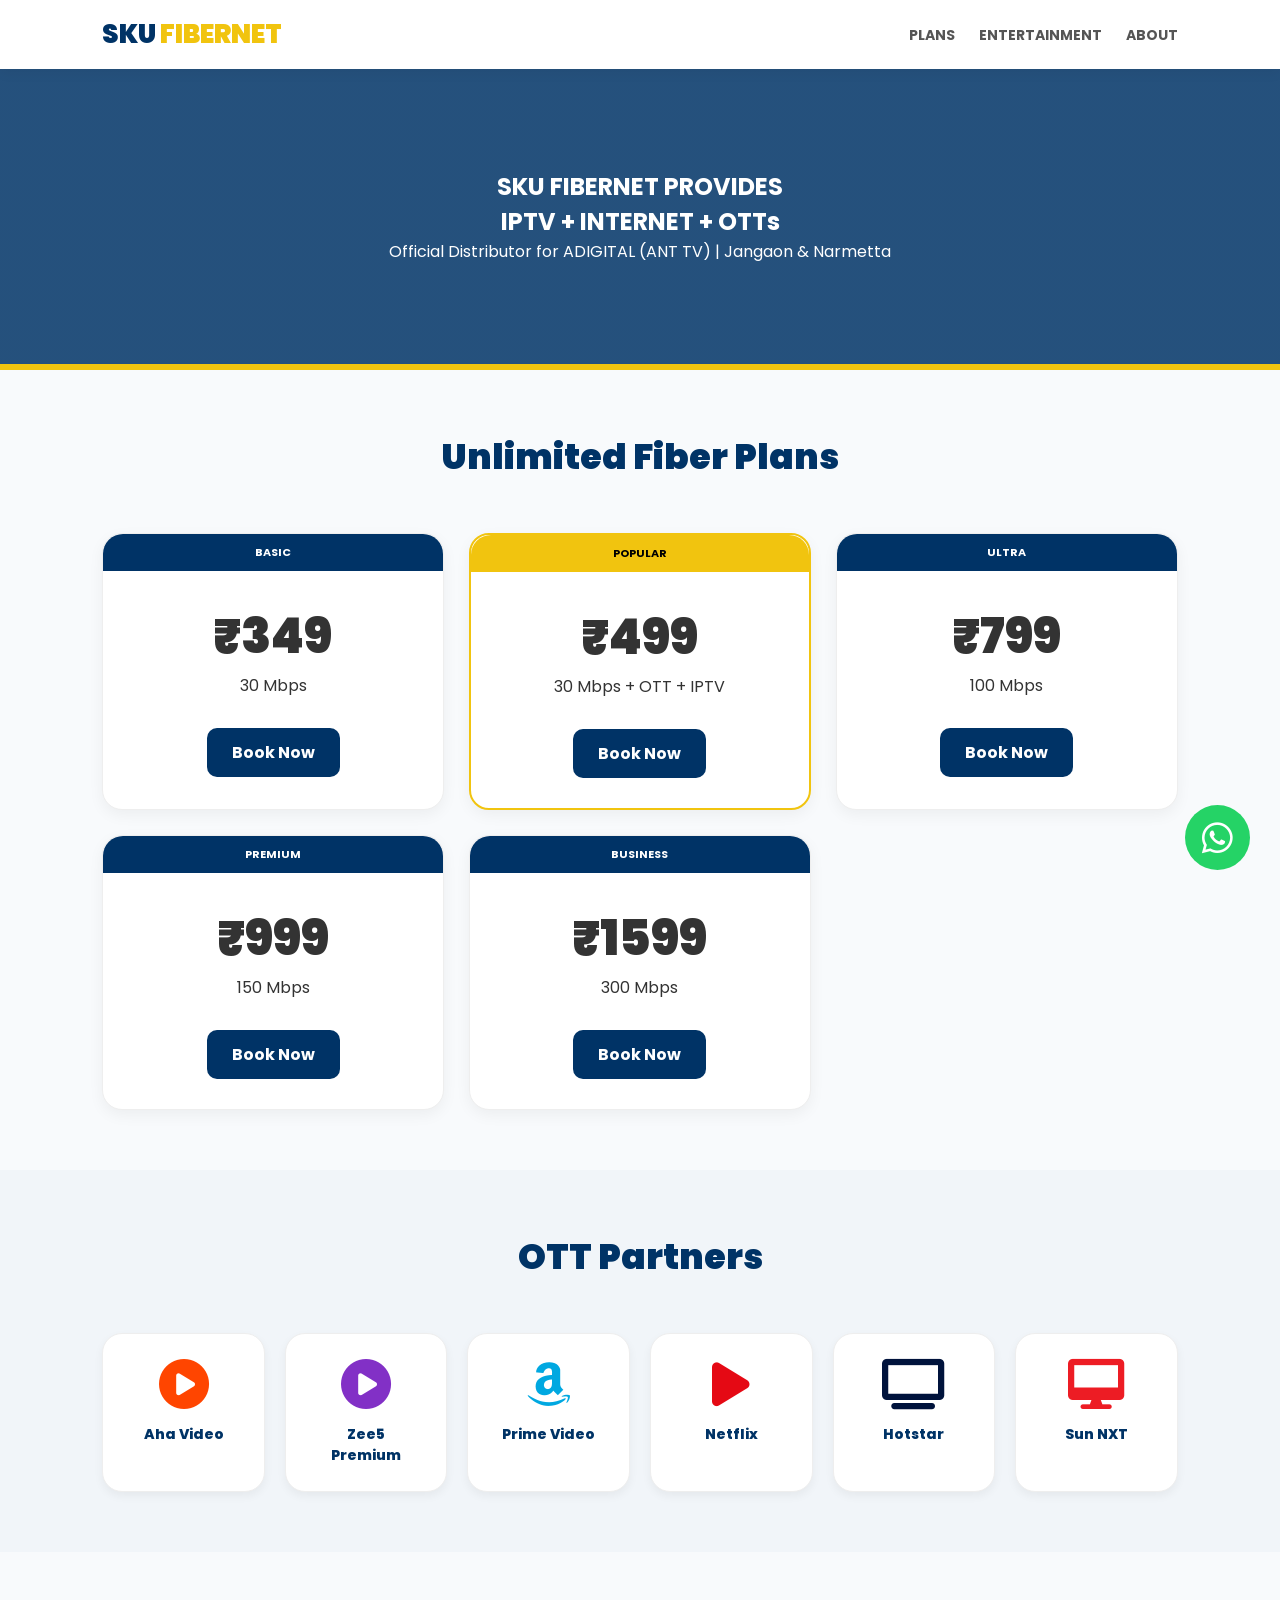
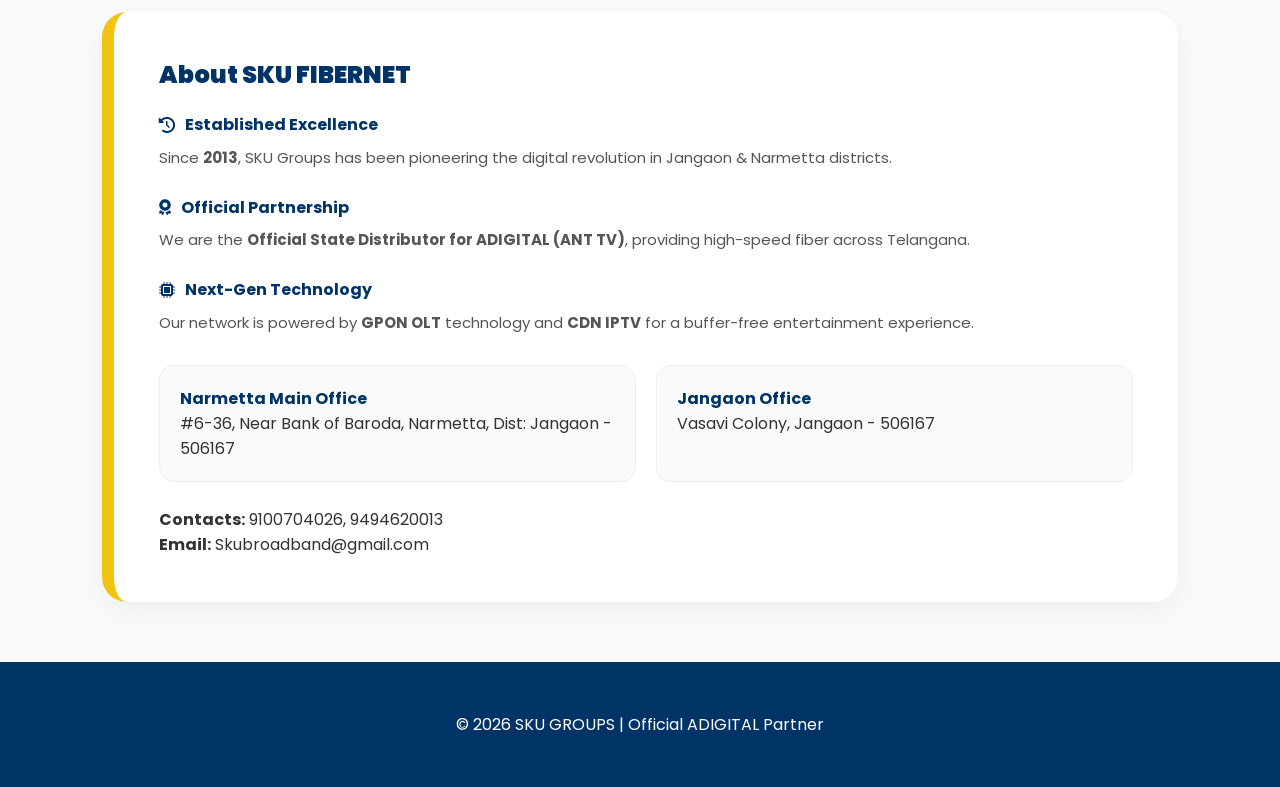
==== index.html @ 74c23de5 "Final website upload Commit changes" ====
<!DOCTYPE html>
<html lang="en">
<head>
    <meta charset="UTF-8">
    <meta name="viewport" content="width=device-width, initial-scale=1.0">
    <title>SKU FIBERNET - Official Site</title>
    <link rel="stylesheet" href="https://cdnjs.cloudflare.com/ajax/libs/font-awesome/6.0.0/css/all.min.css">
    <style>
        @import url('https://fonts.googleapis.com/css2?family=Poppins:wght@300;400;600;700;900&display=swap');
        :root { --primary: #003366; --secondary: #f1c40f; --success: #25d366; --white: #ffffff; }
        * { box-sizing: border-box; margin: 0; padding: 0; scroll-behavior: smooth; }
        body { font-family: 'Poppins', sans-serif; background-color: #f8fafc; color: #333; overflow-x: hidden; }

        nav { background: var(--white); padding: 15px 8%; display: flex; justify-content: space-between; align-items: center; position: sticky; top: 0; z-index: 1000; box-shadow: 0 4px 12px rgba(0,0,0,0.05); }
        .logo { font-size: 26px; font-weight: 900; color: var(--primary); text-decoration: none; }
        .logo span { color: var(--secondary); }
        .nav-links a { text-decoration: none; font-weight: 700; font-size: 14px; color: #555; text-transform: uppercase; margin-left: 20px; }

        .hero { background: linear-gradient(rgba(0,51,102,0.85), rgba(0,51,102,0.85)), url('https://images.unsplash.com/photo-1544197150-b99a580bb7a8?auto=format&fit=crop&w=1350&q=80'); background-size: cover; color: var(--white); padding: 100px 8%; text-align: center; border-bottom: 6px solid var(--secondary); }

        section { padding: 60px 8%; }
        .section-title { text-align: center; margin-bottom: 50px; font-weight: 900; color: var(--primary); font-size: 2.2rem; }

        .grid { display: grid; grid-template-columns: repeat(auto-fit, minmax(280px, 1fr)); gap: 25px; }
        .card { background: var(--white); border-radius: 20px; box-shadow: 0 5px 15px rgba(0,0,0,0.05); border: 1px solid #eee; text-align: center; padding-bottom: 30px; transition: 0.3s; }
        .card:hover { transform: translateY(-10px); border-color: var(--primary); }
        .card-h { background: var(--primary); color: white; padding: 10px; font-weight: 700; font-size: 11px; border-radius: 20px 20px 0 0; }
        .price-box { padding: 30px 20px; }
        .price-box h2 { font-size: 3rem; font-weight: 900; }
        .book-btn { background: var(--primary); color: white; padding: 12px 25px; border-radius: 10px; text-decoration: none; font-weight: 700; display: inline-block; cursor: pointer; }

        /* Enquiry Form */
        #booking-section { display: none; background: white; padding: 40px; border-radius: 30px; box-shadow: 0 15px 50px rgba(0,0,0,0.1); max-width: 650px; margin: 40px auto; border-top: 10px solid var(--secondary); }
        .form-group { margin-bottom: 20px; text-align: left; }
        .form-group label { display: block; margin-bottom: 8px; font-weight: 600; }
        .form-group input, .form-group select { width: 100%; padding: 12px; border: 1px solid #ddd; border-radius: 10px; font-family: inherit; }
        .submit-btn { background: var(--success); color: white; padding: 15px; border: none; border-radius: 10px; font-weight: 700; width: 100%; cursor: pointer; font-size: 16px; }

        /* OTTs Section */
        .ent-grid { display: grid; grid-template-columns: repeat(auto-fill, minmax(160px, 1fr)); gap: 20px; text-align: center; }
        .ent-card { background: white; padding: 25px; border-radius: 20px; border: 1px solid #eee; display: flex; flex-direction: column; align-items: center; box-shadow: 0 4px 10px rgba(0,0,0,0.05); transition: 0.3s; text-decoration: none; }
        .ent-card i { font-size: 50px; margin-bottom: 15px; }
        .ent-card span { font-weight: 800; font-size: 14px; color: var(--primary); }
        .aha { color: #ff4500; } .zee5 { color: #8230c6; } .prime { color: #00a8e1; } .netflix { color: #e50914; } .hotstar { color: #00133c; } .sun { color: #ed1c24; }

        /* Professional About Us (Fixed Wall of Text) */
        .about-wrap { background: white; padding: 45px; border-radius: 25px; border-left: 12px solid var(--secondary); box-shadow: 0 10px 30px rgba(0,0,0,0.05); text-align: left; }
        .about-wrap h2 { color: var(--primary); font-weight: 900; margin-bottom: 20px; }
        .about-point { margin-bottom: 25px; line-height: 1.6; }
        .about-point h4 { color: var(--primary); display: flex; align-items: center; gap: 10px; margin-bottom: 8px; }
        .about-point p { font-size: 15px; color: #555; }
        
        .address-box { display: grid; grid-template-columns: repeat(auto-fit, minmax(250px, 1fr)); gap: 20px; margin-top: 30px; }
        .addr-card { background: #f8fafc; padding: 20px; border-radius: 15px; border: 1px solid #eee; }

        footer { background: var(--primary); color: white; padding: 50px; text-align: center; }
        .wa-float { position: fixed; bottom: 30px; right: 30px; background: var(--success); color: white; width: 65px; height: 65px; border-radius: 50%; display: flex; align-items: center; justify-content: center; font-size: 35px; z-index: 1000; text-decoration: none; }
    </style>
</head>
<body>

<nav>
    <a href="#home" class="logo">SKU <span>FIBERNET</span></a>
    <div class="nav-links">
        <a href="#plans">Plans</a>
        <a href="#ent">Entertainment</a>
        <a href="#about">About</a>
    </div>
</nav>

<section id="home" class="hero">
    <h1>SKU FIBERNET PROVIDES <br>IPTV + INTERNET + OTTs</h1>
    <p>Official Distributor for ADIGITAL (ANT TV) | Jangaon & Narmetta</p>
</section>

<section id="plans">
    <h2 class="section-title">Unlimited Fiber Plans</h2>
    <div class="grid">
        <div class="card"><div class="card-h">BASIC</div><div class="price-box"><h2>₹349</h2><p>30 Mbps</p></div><div class="book-btn" onclick="openBooking('Ant_349_30Mbps')">Book Now</div></div>
        <div class="card" style="border: 2px solid var(--secondary);"><div class="card-h" style="background:var(--secondary); color:#000;">POPULAR</div><div class="price-box"><h2>₹499</h2><p>30 Mbps + OTT + IPTV</p></div><div class="book-btn" onclick="openBooking('TriplePlay_499_30Mbps')">Book Now</div></div>
        <div class="card"><div class="card-h">ULTRA</div><div class="price-box"><h2>₹799</h2><p>100 Mbps</p></div><div class="book-btn" onclick="openBooking('Ant_799_100Mbps')">Book Now</div></div>
        <div class="card"><div class="card-h">PREMIUM</div><div class="price-box"><h2>₹999</h2><p>150 Mbps</p></div><div class="book-btn" onclick="openBooking('Ant_999_150Mbps')">Book Now</div></div>
        <div class="card"><div class="card-h">BUSINESS</div><div class="price-box"><h2>₹1599</h2><p>300 Mbps</p></div><div class="book-btn" onclick="openBooking('Ant_1599_300Mbps')">Book Now</div></div>
    </div>

    <div id="booking-section">
        <h2 style="color: var(--primary); margin-bottom: 20px; text-align: center;">New Connection Form</h2>
        <form id="requestForm">
            <div class="form-group"><label>Selected Plan</label><input type="text" id="planName" readonly></div>
            <div class="form-group"><label>Name</label><input type="text" id="custName" required></div>
            <div class="form-group"><label>Phone</label><input type="tel" id="custPhone" required></div>
            <div class="form-group">
                <label>Main Area</label>
                <select id="mainArea" onchange="updateVillages()" required>
                    <option value="">-- Select Center --</option>
                    <option value="Narmetta">Narmetta</option>
                    <option value="Cherial">Cherial</option>
                    <option value="Jangaon">Jangaon</option>
                    <option value="Palakurthy">Palakurthy</option>
                </select>
            </div>
            <div class="form-group"><label>Village</label><select id="villageArea" required><option value="">-- Choose --</option></select></div>
            <input type="hidden" id="lat"><input type="hidden" id="lon">
            <button type="submit" class="submit-btn">Submit Request</button>
        </form>
    </div>
</section>

<section id="ent" style="background: #f1f5f9;">
    <h2 class="section-title">OTT Partners</h2>
    <div class="ent-grid">
        <a href="https://www.aha.video" target="_blank" class="ent-card"><i class="fas fa-play-circle aha"></i><span>Aha Video</span></a>
        <a href="https://www.zee5.com" target="_blank" class="ent-card"><i class="fas fa-play-circle zee5"></i><span>Zee5 Premium</span></a>
        <a href="https://www.primevideo.com" target="_blank" class="ent-card"><i class="fab fa-amazon prime"></i><span>Prime Video</span></a>
        <a href="https://www.netflix.com" target="_blank" class="ent-card"><i class="fas fa-play netflix"></i><span>Netflix</span></a>
        <a href="https://www.hotstar.com" target="_blank" class="ent-card"><i class="fas fa-tv hotstar"></i><span>Hotstar</span></a>
        <a href="https://www.sunnxt.com" target="_blank" class="ent-card"><i class="fas fa-desktop sun"></i><span>Sun NXT</span></a>
    </div>
</section>

<section id="about">
    <div class="about-wrap">
        <h2>About SKU FIBERNET</h2>
        
        <div class="about-point">
            <h4><i class="fas fa-history"></i> Established Excellence</h4>
            <p>Since <b>2013</b>, SKU Groups has been pioneering the digital revolution in Jangaon & Narmetta districts.</p>
        </div>

        <div class="about-point">
            <h4><i class="fas fa-award"></i> Official Partnership</h4>
            <p>We are the <b>Official State Distributor for ADIGITAL (ANT TV)</b>, providing high-speed fiber across Telangana.</p>
        </div>

        <div class="about-point">
            <h4><i class="fas fa-microchip"></i> Next-Gen Technology</h4>
            <p>Our network is powered by <b>GPON OLT</b> technology and <b>CDN IPTV</b> for a buffer-free entertainment experience.</p>
        </div>

        <div class="address-box">
            <div class="addr-card">
                <h4 style="color:var(--primary);">Narmetta Main Office</h4>
                <p>#6-36, Near Bank of Baroda, Narmetta, Dist: Jangaon - 506167</p>
            </div>
            <div class="addr-card">
                <h4 style="color:var(--primary);">Jangaon Office</h4>
                <p>Vasavi Colony, Jangaon - 506167</p>
            </div>
        </div>

        <div style="margin-top:25px;">
            <p><b>Contacts:</b> 9100704026, 9494620013</p>
            <p><b>Email:</b> Skubroadband@gmail.com</p>
        </div>
    </div>
</section>

<footer><p>© 2026 SKU GROUPS | Official ADIGITAL Partner</p></footer>
<a href="https://wa.me/919100704026" class="wa-float" target="_blank"><i class="fab fa-whatsapp"></i></a>

<script>
    const vData = {
        "Narmetta": ["Narmetta", "Agapeta", "Mansing thanda", "Machupahad", "Ippalagadda", "Gunturpalli", "Hanumanthapur", "Ammapuram", "Veldanda", "Tharigoppula"],
        "Cherial": ["Cherial", "BD colony", "Vechareni", "Kistampeta", "Komuravelli"],
        "Jangaon": ["Jangaon", "Raghunathpally", "Bachannpeta", "Pembarthy"],
        "Palakurthy": ["Palakurthy", "Gudur", "Kodakandla"]
    };
    function updateVillages() {
        const m = document.getElementById('mainArea').value;
        const v = document.getElementById('villageArea');
        v.innerHTML = '<option value="">-- Choose Village --</option>';
        if(vData[m]) vData[m].forEach(x => { let o = document.createElement('option'); o.value = x; o.text = x; v.add(o); });
    }
    function openBooking(p) {
        document.getElementById('booking-section').style.display = 'block';
        document.getElementById('planName').value = p;
        document.getElementById('booking-section').scrollIntoView();
        if (navigator.geolocation) {
            navigator.geolocation.getCurrentPosition((pos) => {
                document.getElementById('lat').value = pos.coords.latitude;
                document.getElementById('lon').value = pos.coords.longitude;
            });
        }
    }
    document.getElementById('requestForm').addEventListener('submit', function(e) {
        e.preventDefault();
        const msg = `*NEW BOOKING*\nPlan: ${document.getElementById('planName').value}\nName: ${document.getElementById('custName').value}\nPhone: ${document.getElementById('custPhone').value}\nArea: ${document.getElementById('mainArea').value}\nVillage: ${document.getElementById('villageArea').value}\nMap: https://www.google.com/maps?q=$${document.getElementById('lat').value},${document.getElementById('lon').value}`;
        window.open(`https://wa.me/919100704026?text=${encodeURIComponent(msg)}`, '_blank');
    });
</script>
</body>
</html>
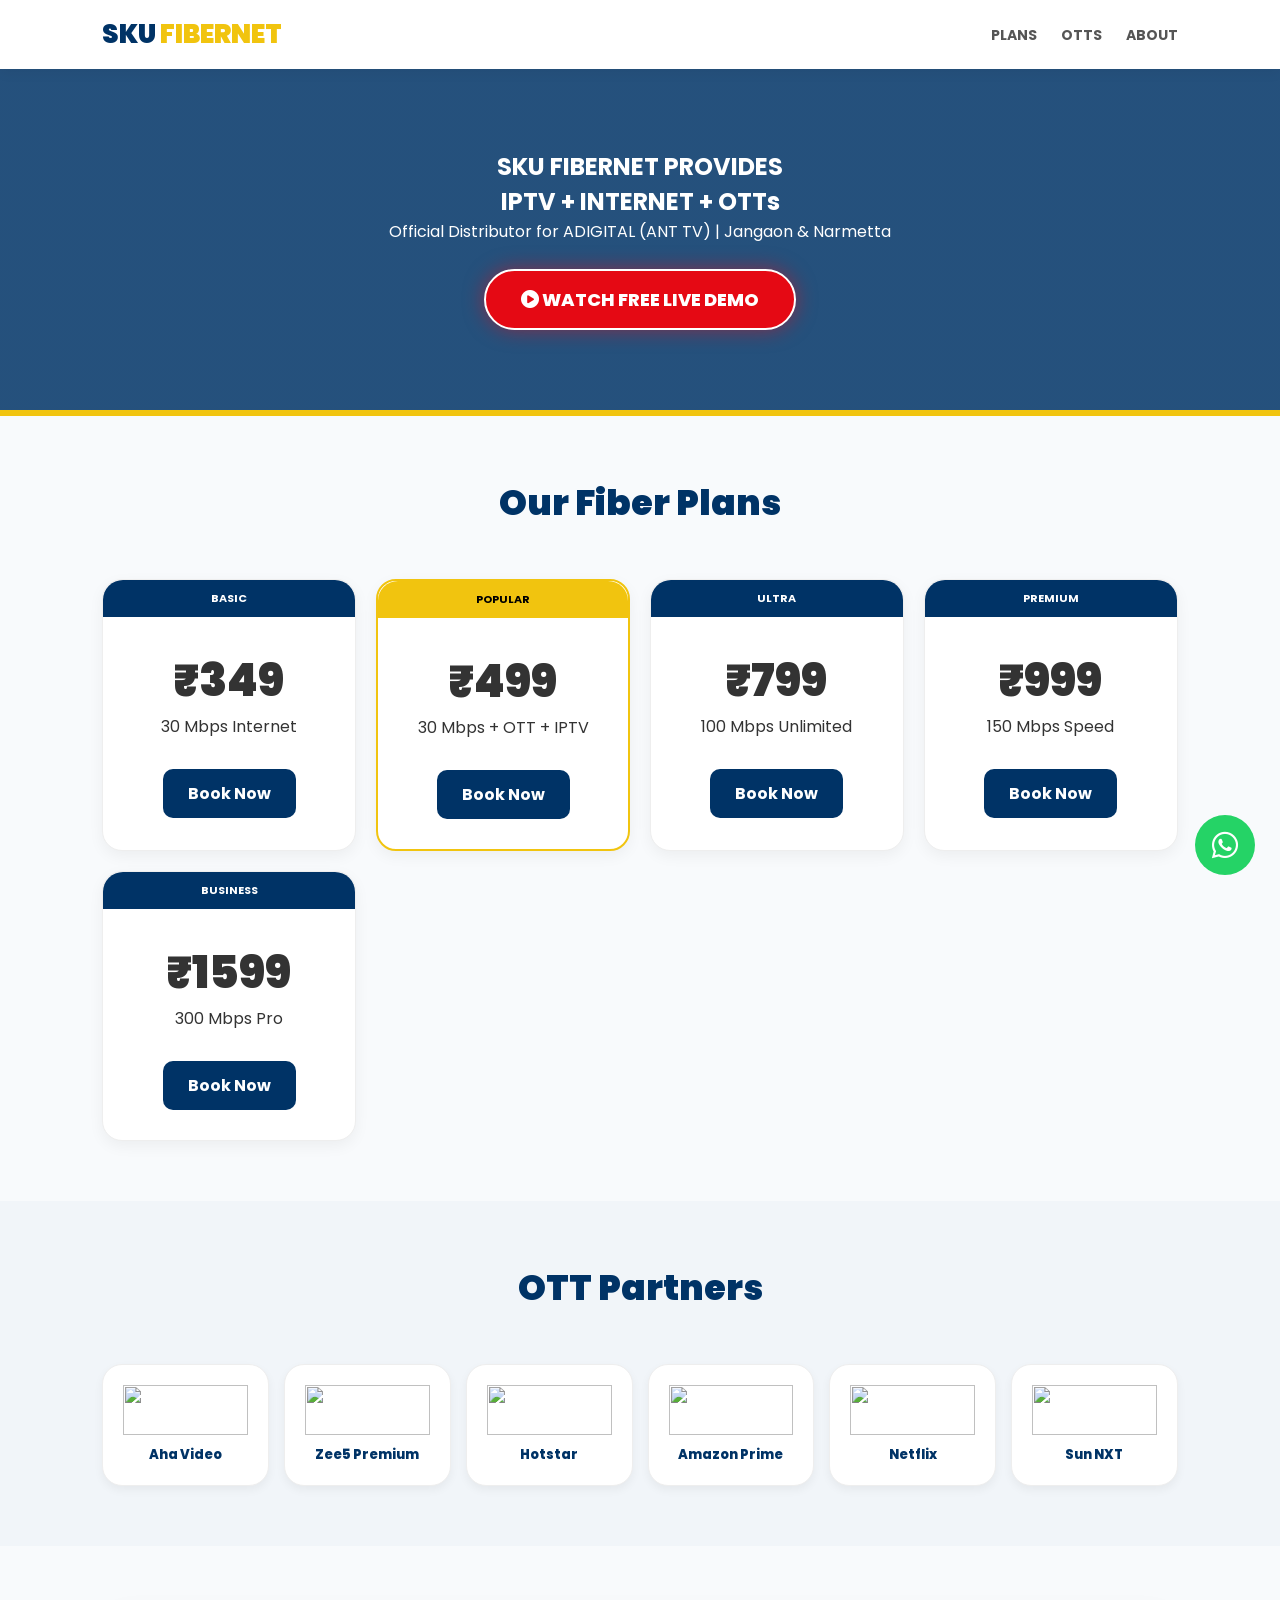
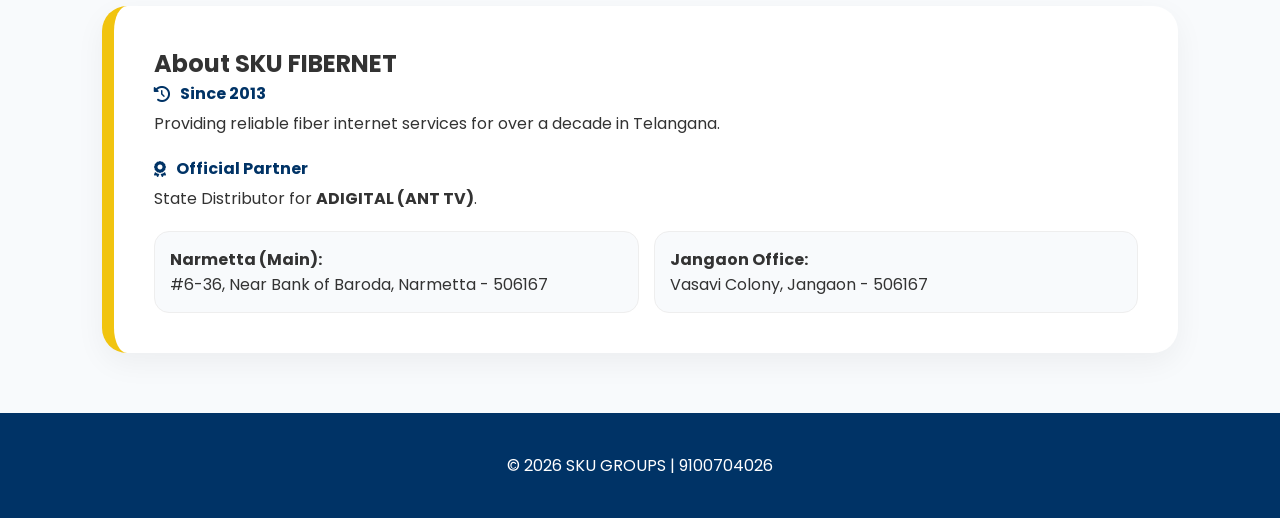
==== commit 7b6471b2: "Revise index.html for branding and layout changes Updated the homepage content and styling for SKU F" ====
--- a/index.html
+++ b/index.html
@@ -3,7 +3,7 @@
 <head>
     <meta charset="UTF-8">
     <meta name="viewport" content="width=device-width, initial-scale=1.0">
-    <title>SKU FIBERNET - Official Site</title>
+    <title>SKU FIBERNET - High Speed Internet & IPTV</title>
     <link rel="stylesheet" href="https://cdnjs.cloudflare.com/ajax/libs/font-awesome/6.0.0/css/all.min.css">
     <style>
         @import url('https://fonts.googleapis.com/css2?family=Poppins:wght@300;400;600;700;900&display=swap');
@@ -16,54 +16,63 @@
         .logo span { color: var(--secondary); }
         .nav-links a { text-decoration: none; font-weight: 700; font-size: 14px; color: #555; text-transform: uppercase; margin-left: 20px; }
 
-        .hero { background: linear-gradient(rgba(0,51,102,0.85), rgba(0,51,102,0.85)), url('https://images.unsplash.com/photo-1544197150-b99a580bb7a8?auto=format&fit=crop&w=1350&q=80'); background-size: cover; color: var(--white); padding: 100px 8%; text-align: center; border-bottom: 6px solid var(--secondary); }
+        .hero { background: linear-gradient(rgba(0,51,102,0.85), rgba(0,51,102,0.85)), url('https://images.unsplash.com/photo-1544197150-b99a580bb7a8?auto=format&fit=crop&w=1350&q=80'); background-size: cover; color: var(--white); padding: 80px 8%; text-align: center; border-bottom: 6px solid var(--secondary); }
+        
+        /* Demo Button Styling */
+        .demo-btn {
+            background: #e50914; color: white; padding: 15px 35px; border-radius: 50px; text-decoration: none;
+            font-weight: 800; font-size: 18px; display: inline-block; margin-top: 25px;
+            box-shadow: 0 0 20px rgba(229, 9, 20, 0.5); border: 2px solid white; transition: 0.3s;
+            animation: glowing 1.5s infinite;
+        }
+        @keyframes glowing {
+            0% { transform: scale(1); box-shadow: 0 0 10px rgba(229, 9, 20, 0.5); }
+            50% { transform: scale(1.05); box-shadow: 0 0 30px rgba(229, 9, 20, 0.8); }
+            100% { transform: scale(1); box-shadow: 0 0 10px rgba(229, 9, 20, 0.5); }
+        }
 
         section { padding: 60px 8%; }
         .section-title { text-align: center; margin-bottom: 50px; font-weight: 900; color: var(--primary); font-size: 2.2rem; }
 
-        .grid { display: grid; grid-template-columns: repeat(auto-fit, minmax(280px, 1fr)); gap: 25px; }
+        .grid { display: grid; grid-template-columns: repeat(auto-fit, minmax(250px, 1fr)); gap: 20px; }
         .card { background: var(--white); border-radius: 20px; box-shadow: 0 5px 15px rgba(0,0,0,0.05); border: 1px solid #eee; text-align: center; padding-bottom: 30px; transition: 0.3s; }
-        .card:hover { transform: translateY(-10px); border-color: var(--primary); }
         .card-h { background: var(--primary); color: white; padding: 10px; font-weight: 700; font-size: 11px; border-radius: 20px 20px 0 0; }
         .price-box { padding: 30px 20px; }
-        .price-box h2 { font-size: 3rem; font-weight: 900; }
+        .price-box h2 { font-size: 2.8rem; font-weight: 900; }
         .book-btn { background: var(--primary); color: white; padding: 12px 25px; border-radius: 10px; text-decoration: none; font-weight: 700; display: inline-block; cursor: pointer; }
 
-        /* Enquiry Form */
-        #booking-section { display: none; background: white; padding: 40px; border-radius: 30px; box-shadow: 0 15px 50px rgba(0,0,0,0.1); max-width: 650px; margin: 40px auto; border-top: 10px solid var(--secondary); }
-        .form-group { margin-bottom: 20px; text-align: left; }
-        .form-group label { display: block; margin-bottom: 8px; font-weight: 600; }
-        .form-group input, .form-group select { width: 100%; padding: 12px; border: 1px solid #ddd; border-radius: 10px; font-family: inherit; }
+        /* Form */
+        #booking-section { display: none; background: white; padding: 40px; border-radius: 30px; box-shadow: 0 15px 50px rgba(0,0,0,0.1); max-width: 600px; margin: 40px auto; border-top: 10px solid var(--secondary); }
+        .form-group { margin-bottom: 15px; text-align: left; }
+        .form-group label { display: block; margin-bottom: 5px; font-weight: 600; }
+        .form-group input, .form-group select { width: 100%; padding: 12px; border: 1px solid #ddd; border-radius: 10px; }
         .submit-btn { background: var(--success); color: white; padding: 15px; border: none; border-radius: 10px; font-weight: 700; width: 100%; cursor: pointer; font-size: 16px; }
 
-        /* OTTs Section */
-        .ent-grid { display: grid; grid-template-columns: repeat(auto-fill, minmax(160px, 1fr)); gap: 20px; text-align: center; }
-        .ent-card { background: white; padding: 25px; border-radius: 20px; border: 1px solid #eee; display: flex; flex-direction: column; align-items: center; box-shadow: 0 4px 10px rgba(0,0,0,0.05); transition: 0.3s; text-decoration: none; }
-        .ent-card i { font-size: 50px; margin-bottom: 15px; }
-        .ent-card span { font-weight: 800; font-size: 14px; color: var(--primary); }
-        .aha { color: #ff4500; } .zee5 { color: #8230c6; } .prime { color: #00a8e1; } .netflix { color: #e50914; } .hotstar { color: #00133c; } .sun { color: #ed1c24; }
+        /* OTT Logos */
+        .ent-grid { display: grid; grid-template-columns: repeat(auto-fill, minmax(150px, 1fr)); gap: 15px; text-align: center; }
+        .ent-card { background: white; padding: 20px; border-radius: 20px; border: 1px solid #eee; display: flex; flex-direction: column; align-items: center; box-shadow: 0 4px 10px rgba(0,0,0,0.05); transition: 0.3s; text-decoration: none; color: inherit; }
+        .ent-card:hover { transform: translateY(-5px); border-color: var(--secondary); }
+        .ent-card img { width: 100%; height: 50px; object-fit: contain; margin-bottom: 10px; }
+        .ent-card span { font-weight: 800; font-size: 13px; color: var(--primary); }
 
-        /* Professional About Us (Fixed Wall of Text) */
-        .about-wrap { background: white; padding: 45px; border-radius: 25px; border-left: 12px solid var(--secondary); box-shadow: 0 10px 30px rgba(0,0,0,0.05); text-align: left; }
-        .about-wrap h2 { color: var(--primary); font-weight: 900; margin-bottom: 20px; }
-        .about-point { margin-bottom: 25px; line-height: 1.6; }
-        .about-point h4 { color: var(--primary); display: flex; align-items: center; gap: 10px; margin-bottom: 8px; }
-        .about-point p { font-size: 15px; color: #555; }
-        
-        .address-box { display: grid; grid-template-columns: repeat(auto-fit, minmax(250px, 1fr)); gap: 20px; margin-top: 30px; }
-        .addr-card { background: #f8fafc; padding: 20px; border-radius: 15px; border: 1px solid #eee; }
+        /* About Section */
+        .about-wrap { background: white; padding: 40px; border-radius: 25px; border-left: 12px solid var(--secondary); box-shadow: 0 10px 30px rgba(0,0,0,0.05); }
+        .about-point { margin-bottom: 20px; }
+        .about-point h4 { color: var(--primary); margin-bottom: 5px; display: flex; align-items: center; gap: 10px; }
+        .address-box { display: grid; grid-template-columns: repeat(auto-fit, minmax(240px, 1fr)); gap: 15px; margin-top: 20px; }
+        .addr-card { background: #f8fafc; padding: 15px; border-radius: 15px; border: 1px solid #eee; }
 
-        footer { background: var(--primary); color: white; padding: 50px; text-align: center; }
-        .wa-float { position: fixed; bottom: 30px; right: 30px; background: var(--success); color: white; width: 65px; height: 65px; border-radius: 50%; display: flex; align-items: center; justify-content: center; font-size: 35px; z-index: 1000; text-decoration: none; }
+        footer { background: var(--primary); color: white; padding: 40px; text-align: center; }
+        .wa-float { position: fixed; bottom: 25px; right: 25px; background: var(--success); color: white; width: 60px; height: 60px; border-radius: 50%; display: flex; align-items: center; justify-content: center; font-size: 30px; z-index: 1000; text-decoration: none; }
     </style>
 </head>
 <body>
 
 <nav>
-    <a href="#home" class="logo">SKU <span>FIBERNET</span></a>
+    <a href="#" class="logo">SKU <span>FIBERNET</span></a>
     <div class="nav-links">
         <a href="#plans">Plans</a>
-        <a href="#ent">Entertainment</a>
+        <a href="#ent">OTTs</a>
         <a href="#about">About</a>
     </div>
 </nav>
@@ -71,26 +80,30 @@
 <section id="home" class="hero">
     <h1>SKU FIBERNET PROVIDES <br>IPTV + INTERNET + OTTs</h1>
     <p>Official Distributor for ADIGITAL (ANT TV) | Jangaon & Narmetta</p>
+    
+    <a href="https://www.adigital.tv/demo" target="_blank" class="demo-btn">
+        <i class="fas fa-play-circle"></i> WATCH FREE LIVE DEMO
+    </a>
 </section>
 
 <section id="plans">
-    <h2 class="section-title">Unlimited Fiber Plans</h2>
+    <h2 class="section-title">Our Fiber Plans</h2>
     <div class="grid">
-        <div class="card"><div class="card-h">BASIC</div><div class="price-box"><h2>₹349</h2><p>30 Mbps</p></div><div class="book-btn" onclick="openBooking('Ant_349_30Mbps')">Book Now</div></div>
-        <div class="card" style="border: 2px solid var(--secondary);"><div class="card-h" style="background:var(--secondary); color:#000;">POPULAR</div><div class="price-box"><h2>₹499</h2><p>30 Mbps + OTT + IPTV</p></div><div class="book-btn" onclick="openBooking('TriplePlay_499_30Mbps')">Book Now</div></div>
-        <div class="card"><div class="card-h">ULTRA</div><div class="price-box"><h2>₹799</h2><p>100 Mbps</p></div><div class="book-btn" onclick="openBooking('Ant_799_100Mbps')">Book Now</div></div>
-        <div class="card"><div class="card-h">PREMIUM</div><div class="price-box"><h2>₹999</h2><p>150 Mbps</p></div><div class="book-btn" onclick="openBooking('Ant_999_150Mbps')">Book Now</div></div>
-        <div class="card"><div class="card-h">BUSINESS</div><div class="price-box"><h2>₹1599</h2><p>300 Mbps</p></div><div class="book-btn" onclick="openBooking('Ant_1599_300Mbps')">Book Now</div></div>
+        <div class="card"><div class="card-h">BASIC</div><div class="price-box"><h2>₹349</h2><p>30 Mbps Internet</p></div><div class="book-btn" onclick="openBooking('349_Plan')">Book Now</div></div>
+        <div class="card" style="border: 2px solid var(--secondary);"><div class="card-h" style="background:var(--secondary); color:#000;">POPULAR</div><div class="price-box"><h2>₹499</h2><p>30 Mbps + OTT + IPTV</p></div><div class="book-btn" onclick="openBooking('499_Plan')">Book Now</div></div>
+        <div class="card"><div class="card-h">ULTRA</div><div class="price-box"><h2>₹799</h2><p>100 Mbps Unlimited</p></div><div class="book-btn" onclick="openBooking('799_Plan')">Book Now</div></div>
+        <div class="card"><div class="card-h">PREMIUM</div><div class="price-box"><h2>₹999</h2><p>150 Mbps Speed</p></div><div class="book-btn" onclick="openBooking('999_Plan')">Book Now</div></div>
+        <div class="card"><div class="card-h">BUSINESS</div><div class="price-box"><h2>₹1599</h2><p>300 Mbps Pro</p></div><div class="book-btn" onclick="openBooking('1599_Plan')">Book Now</div></div>
     </div>
 
     <div id="booking-section">
-        <h2 style="color: var(--primary); margin-bottom: 20px; text-align: center;">New Connection Form</h2>
+        <h2 style="text-align: center; color: var(--primary); margin-bottom: 20px;">Connection Request</h2>
         <form id="requestForm">
-            <div class="form-group"><label>Selected Plan</label><input type="text" id="planName" readonly></div>
-            <div class="form-group"><label>Name</label><input type="text" id="custName" required></div>
-            <div class="form-group"><label>Phone</label><input type="tel" id="custPhone" required></div>
+            <div class="form-group"><label>Plan</label><input type="text" id="planName" readonly></div>
+            <div class="form-group"><label>Your Name</label><input type="text" id="custName" required></div>
+            <div class="form-group"><label>Mobile Number</label><input type="tel" id="custPhone" required></div>
             <div class="form-group">
-                <label>Main Area</label>
+                <label>Area</label>
                 <select id="mainArea" onchange="updateVillages()" required>
                     <option value="">-- Select Center --</option>
                     <option value="Narmetta">Narmetta</option>
@@ -101,7 +114,7 @@
             </div>
             <div class="form-group"><label>Village</label><select id="villageArea" required><option value="">-- Choose --</option></select></div>
             <input type="hidden" id="lat"><input type="hidden" id="lon">
-            <button type="submit" class="submit-btn">Submit Request</button>
+            <button type="submit" class="submit-btn">Send via WhatsApp</button>
         </form>
     </div>
 </section>
@@ -109,84 +122,58 @@
 <section id="ent" style="background: #f1f5f9;">
     <h2 class="section-title">OTT Partners</h2>
     <div class="ent-grid">
-        <a href="https://www.aha.video" target="_blank" class="ent-card"><i class="fas fa-play-circle aha"></i><span>Aha Video</span></a>
-        <a href="https://www.zee5.com" target="_blank" class="ent-card"><i class="fas fa-play-circle zee5"></i><span>Zee5 Premium</span></a>
-        <a href="https://www.primevideo.com" target="_blank" class="ent-card"><i class="fab fa-amazon prime"></i><span>Prime Video</span></a>
-        <a href="https://www.netflix.com" target="_blank" class="ent-card"><i class="fas fa-play netflix"></i><span>Netflix</span></a>
-        <a href="https://www.hotstar.com" target="_blank" class="ent-card"><i class="fas fa-tv hotstar"></i><span>Hotstar</span></a>
-        <a href="https://www.sunnxt.com" target="_blank" class="ent-card"><i class="fas fa-desktop sun"></i><span>Sun NXT</span></a>
+        <a href="https://www.aha.video" target="_blank" class="ent-card"><img src="https://upload.wikimedia.org/wikipedia/it/e/ee/Aha_Logo.png"><span>Aha Video</span></a>
+        <a href="https://www.zee5.com" target="_blank" class="ent-card"><img src="https://upload.wikimedia.org/wikipedia/commons/5/5a/Zee5_logo.svg"><span>Zee5 Premium</span></a>
+        <a href="https://www.hotstar.com" target="_blank" class="ent-card"><img src="https://upload.wikimedia.org/wikipedia/commons/3/3e/Disney%2B_Hotstar_logo.svg"><span>Hotstar</span></a>
+        <a href="https://www.primevideo.com" target="_blank" class="ent-card"><img src="https://upload.wikimedia.org/wikipedia/commons/f/f1/Prime_Video.png"><span>Amazon Prime</span></a>
+        <a href="https://www.netflix.com" target="_blank" class="ent-card"><img src="https://upload.wikimedia.org/wikipedia/commons/0/08/Netflix_2015_logo.svg"><span>Netflix</span></a>
+        <a href="https://www.sunnxt.com" target="_blank" class="ent-card"><img src="https://upload.wikimedia.org/wikipedia/commons/thumb/2/20/Sun_NXT_logo.png/640px-Sun_NXT_logo.png"><span>Sun NXT</span></a>
     </div>
 </section>
 
 <section id="about">
     <div class="about-wrap">
         <h2>About SKU FIBERNET</h2>
-        
         <div class="about-point">
-            <h4><i class="fas fa-history"></i> Established Excellence</h4>
-            <p>Since <b>2013</b>, SKU Groups has been pioneering the digital revolution in Jangaon & Narmetta districts.</p>
+            <h4><i class="fas fa-history"></i> Since 2013</h4>
+            <p>Providing reliable fiber internet services for over a decade in Telangana.</p>
         </div>
-
         <div class="about-point">
-            <h4><i class="fas fa-award"></i> Official Partnership</h4>
-            <p>We are the <b>Official State Distributor for ADIGITAL (ANT TV)</b>, providing high-speed fiber across Telangana.</p>
+            <h4><i class="fas fa-award"></i> Official Partner</h4>
+            <p>State Distributor for <b>ADIGITAL (ANT TV)</b>.</p>
         </div>
-
-        <div class="about-point">
-            <h4><i class="fas fa-microchip"></i> Next-Gen Technology</h4>
-            <p>Our network is powered by <b>GPON OLT</b> technology and <b>CDN IPTV</b> for a buffer-free entertainment experience.</p>
-        </div>
-
         <div class="address-box">
-            <div class="addr-card">
-                <h4 style="color:var(--primary);">Narmetta Main Office</h4>
-                <p>#6-36, Near Bank of Baroda, Narmetta, Dist: Jangaon - 506167</p>
-            </div>
-            <div class="addr-card">
-                <h4 style="color:var(--primary);">Jangaon Office</h4>
-                <p>Vasavi Colony, Jangaon - 506167</p>
-            </div>
-        </div>
-
-        <div style="margin-top:25px;">
-            <p><b>Contacts:</b> 9100704026, 9494620013</p>
-            <p><b>Email:</b> Skubroadband@gmail.com</p>
+            <div class="addr-card"><b>Narmetta (Main):</b><br>#6-36, Near Bank of Baroda, Narmetta - 506167</div>
+            <div class="addr-card"><b>Jangaon Office:</b><br>Vasavi Colony, Jangaon - 506167</div>
         </div>
     </div>
 </section>
 
-<footer><p>© 2026 SKU GROUPS | Official ADIGITAL Partner</p></footer>
+<footer><p>© 2026 SKU GROUPS | 9100704026</p></footer>
 <a href="https://wa.me/919100704026" class="wa-float" target="_blank"><i class="fab fa-whatsapp"></i></a>
 
 <script>
-    const vData = {
-        "Narmetta": ["Narmetta", "Agapeta", "Mansing thanda", "Machupahad", "Ippalagadda", "Gunturpalli", "Hanumanthapur", "Ammapuram", "Veldanda", "Tharigoppula"],
-        "Cherial": ["Cherial", "BD colony", "Vechareni", "Kistampeta", "Komuravelli"],
-        "Jangaon": ["Jangaon", "Raghunathpally", "Bachannpeta", "Pembarthy"],
-        "Palakurthy": ["Palakurthy", "Gudur", "Kodakandla"]
-    };
-    function updateVillages() {
+    const vData = {"Narmetta":["Narmetta","Agapeta","Machupahad","Hanumanthapur","Veldanda","Tharigoppula"],"Cherial":["Cherial","Komuravelli"],"Jangaon":["Jangaon","Raghunathpally","Bachannpeta"],"Palakurthy":["Palakurthy","Gudur"]};
+    function updateVillages(){
         const m = document.getElementById('mainArea').value;
         const v = document.getElementById('villageArea');
-        v.innerHTML = '<option value="">-- Choose Village --</option>';
-        if(vData[m]) vData[m].forEach(x => { let o = document.createElement('option'); o.value = x; o.text = x; v.add(o); });
+        v.innerHTML = '<option value="">-- Select --</option>';
+        if(vData[m]) vData[m].forEach(x => { let o = document.createElement('option'); o.value=x; o.text=x; v.add(o); });
     }
-    function openBooking(p) {
+    function openBooking(p){
         document.getElementById('booking-section').style.display = 'block';
         document.getElementById('planName').value = p;
         document.getElementById('booking-section').scrollIntoView();
-        if (navigator.geolocation) {
-            navigator.geolocation.getCurrentPosition((pos) => {
-                document.getElementById('lat').value = pos.coords.latitude;
-                document.getElementById('lon').value = pos.coords.longitude;
-            });
-        }
+        if(navigator.geolocation) navigator.geolocation.getCurrentPosition(pos => {
+            document.getElementById('lat').value = pos.coords.latitude;
+            document.getElementById('lon').value = pos.coords.longitude;
+        });
     }
-    document.getElementById('requestForm').addEventListener('submit', function(e) {
+    document.getElementById('requestForm').addEventListener('submit', function(e){
         e.preventDefault();
-        const msg = `*NEW BOOKING*\nPlan: ${document.getElementById('planName').value}\nName: ${document.getElementById('custName').value}\nPhone: ${document.getElementById('custPhone').value}\nArea: ${document.getElementById('mainArea').value}\nVillage: ${document.getElementById('villageArea').value}\nMap: https://www.google.com/maps?q=$${document.getElementById('lat').value},${document.getElementById('lon').value}`;
+        const msg = `*NEW BOOKING*\nPlan: ${document.getElementById('planName').value}\nName: ${document.getElementById('custName').value}\nArea: ${document.getElementById('mainArea').value}\nVillage: ${document.getElementById('villageArea').value}\nMap: http://maps.google.com/?q=${document.getElementById('lat').value},${document.getElementById('lon').value}`;
         window.open(`https://wa.me/919100704026?text=${encodeURIComponent(msg)}`, '_blank');
     });
 </script>
 </body>
-</html>+</html>
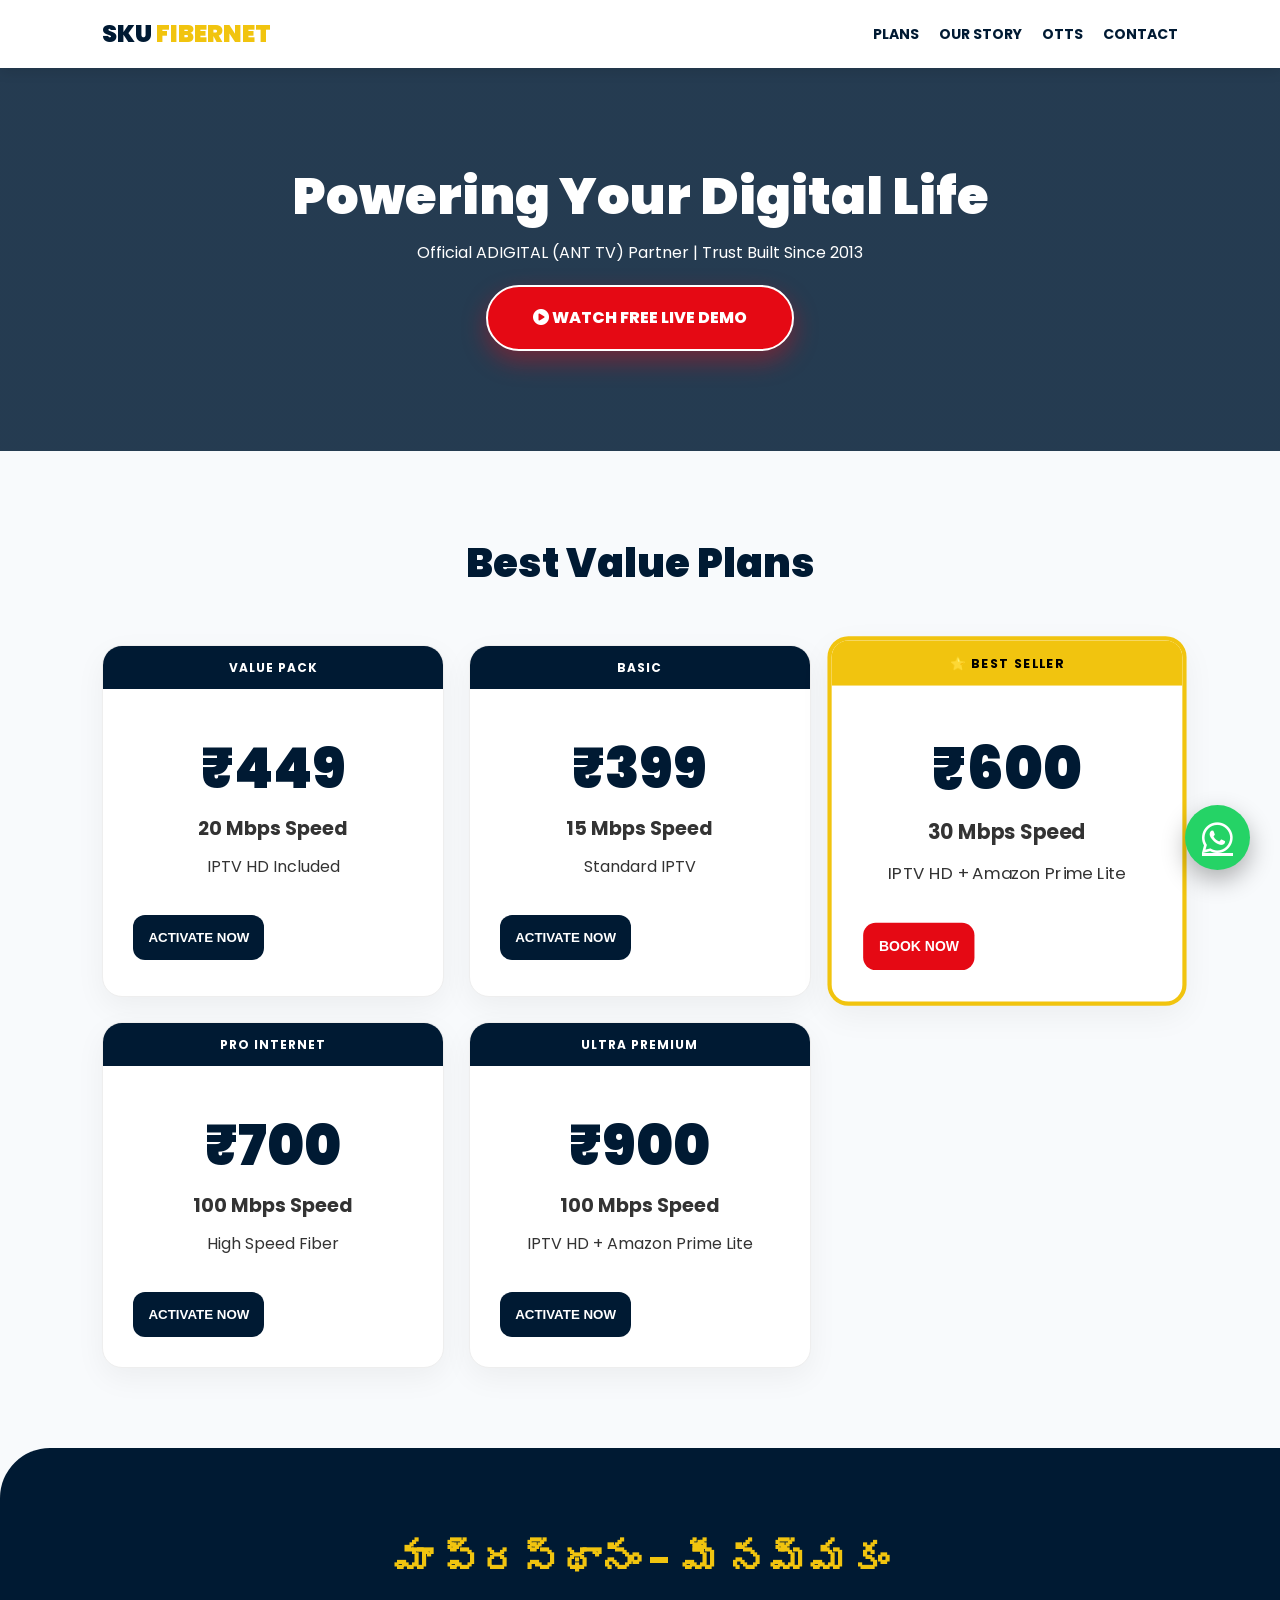
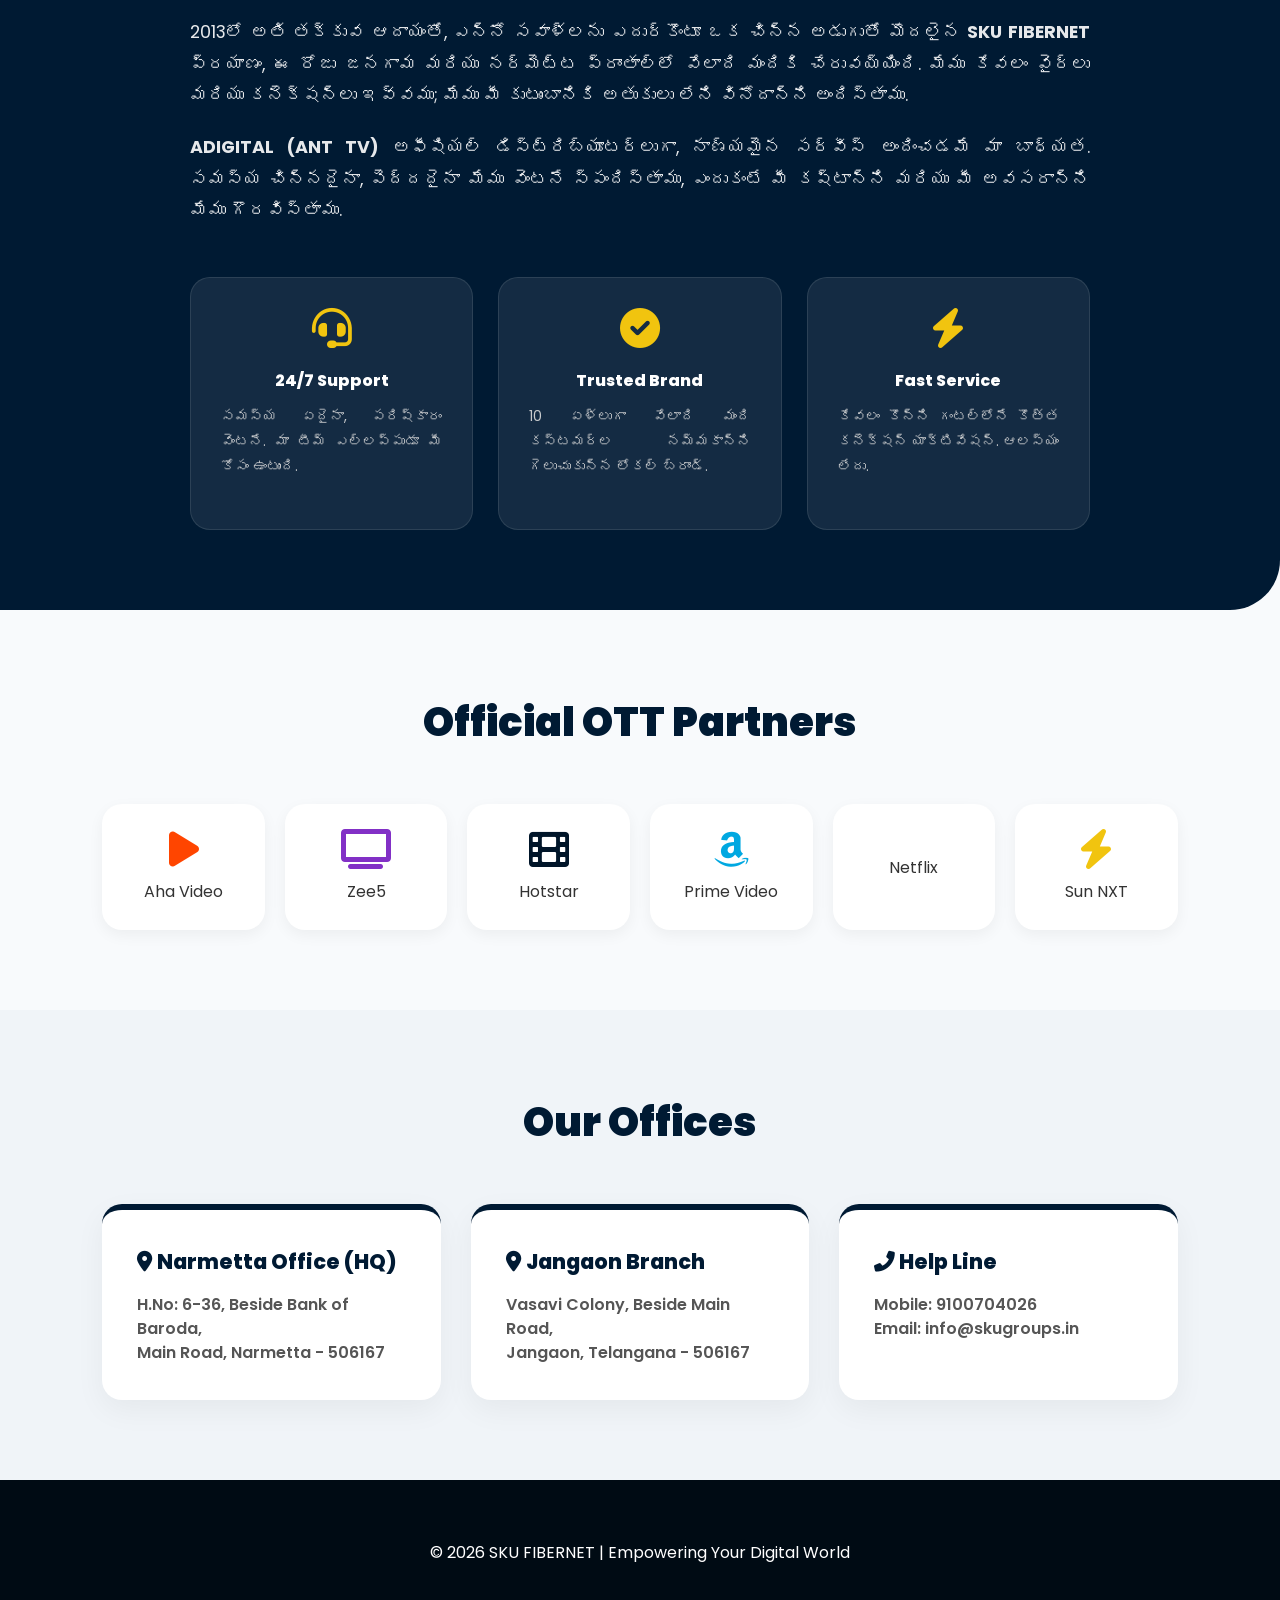
==== commit 799650bb: "Revamp index.html for improved layout and styling Updated the HTML structure, styles, and content fo" ====
--- a/index.html
+++ b/index.html
@@ -3,67 +3,73 @@
 <head>
     <meta charset="UTF-8">
     <meta name="viewport" content="width=device-width, initial-scale=1.0">
-    <title>SKU FIBERNET - High Speed Internet & IPTV</title>
+    <title>SKU FIBERNET - Official ADIGITAL Partner</title>
     <link rel="stylesheet" href="https://cdnjs.cloudflare.com/ajax/libs/font-awesome/6.0.0/css/all.min.css">
     <style>
         @import url('https://fonts.googleapis.com/css2?family=Poppins:wght@300;400;600;700;900&display=swap');
-        :root { --primary: #003366; --secondary: #f1c40f; --success: #25d366; --white: #ffffff; }
+        :root { --primary: #001a33; --secondary: #f1c40f; --success: #25d366; --white: #ffffff; --accent: #e50914; }
         * { box-sizing: border-box; margin: 0; padding: 0; scroll-behavior: smooth; }
-        body { font-family: 'Poppins', sans-serif; background-color: #f8fafc; color: #333; overflow-x: hidden; }
-
-        nav { background: var(--white); padding: 15px 8%; display: flex; justify-content: space-between; align-items: center; position: sticky; top: 0; z-index: 1000; box-shadow: 0 4px 12px rgba(0,0,0,0.05); }
-        .logo { font-size: 26px; font-weight: 900; color: var(--primary); text-decoration: none; }
+        body { font-family: 'Poppins', sans-serif; background-color: #f8fafc; color: #333; line-height: 1.6; }
+
+        /* Navigation - Right Menu */
+        nav { background: var(--white); padding: 15px 8%; display: flex; justify-content: space-between; align-items: center; position: sticky; top: 0; z-index: 1000; box-shadow: 0 4px 12px rgba(0,0,0,0.1); }
+        .logo { font-size: 24px; font-weight: 900; color: var(--primary); text-decoration: none; }
         .logo span { color: var(--secondary); }
-        .nav-links a { text-decoration: none; font-weight: 700; font-size: 14px; color: #555; text-transform: uppercase; margin-left: 20px; }
-
-        .hero { background: linear-gradient(rgba(0,51,102,0.85), rgba(0,51,102,0.85)), url('https://images.unsplash.com/photo-1544197150-b99a580bb7a8?auto=format&fit=crop&w=1350&q=80'); background-size: cover; color: var(--white); padding: 80px 8%; text-align: center; border-bottom: 6px solid var(--secondary); }
-        
-        /* Demo Button Styling */
-        .demo-btn {
-            background: #e50914; color: white; padding: 15px 35px; border-radius: 50px; text-decoration: none;
-            font-weight: 800; font-size: 18px; display: inline-block; margin-top: 25px;
-            box-shadow: 0 0 20px rgba(229, 9, 20, 0.5); border: 2px solid white; transition: 0.3s;
-            animation: glowing 1.5s infinite;
-        }
-        @keyframes glowing {
-            0% { transform: scale(1); box-shadow: 0 0 10px rgba(229, 9, 20, 0.5); }
-            50% { transform: scale(1.05); box-shadow: 0 0 30px rgba(229, 9, 20, 0.8); }
-            100% { transform: scale(1); box-shadow: 0 0 10px rgba(229, 9, 20, 0.5); }
-        }
-
-        section { padding: 60px 8%; }
-        .section-title { text-align: center; margin-bottom: 50px; font-weight: 900; color: var(--primary); font-size: 2.2rem; }
-
-        .grid { display: grid; grid-template-columns: repeat(auto-fit, minmax(250px, 1fr)); gap: 20px; }
-        .card { background: var(--white); border-radius: 20px; box-shadow: 0 5px 15px rgba(0,0,0,0.05); border: 1px solid #eee; text-align: center; padding-bottom: 30px; transition: 0.3s; }
-        .card-h { background: var(--primary); color: white; padding: 10px; font-weight: 700; font-size: 11px; border-radius: 20px 20px 0 0; }
-        .price-box { padding: 30px 20px; }
-        .price-box h2 { font-size: 2.8rem; font-weight: 900; }
-        .book-btn { background: var(--primary); color: white; padding: 12px 25px; border-radius: 10px; text-decoration: none; font-weight: 700; display: inline-block; cursor: pointer; }
+        .nav-links { display: flex; gap: 20px; }
+        .nav-links a { text-decoration: none; color: var(--primary); font-weight: 700; font-size: 14px; text-transform: uppercase; }
+
+        /* Hero */
+        .hero { background: linear-gradient(rgba(0,26,51,0.85), rgba(0,26,51,0.85)), url('https://images.unsplash.com/photo-1544197150-b99a580bb7a8?auto=format&fit=crop&w=1350&q=80'); background-size: cover; color: var(--white); padding: 100px 8%; text-align: center; }
+        .hero h1 { font-size: 3.2rem; font-weight: 900; line-height: 1.1; margin-bottom: 15px; }
+        .demo-btn { background: var(--accent); color: white; padding: 18px 45px; border-radius: 50px; text-decoration: none; font-weight: 800; display: inline-block; box-shadow: 0 10px 25px rgba(229, 9, 20, 0.4); border: 2px solid white; animation: pulse 2s infinite; margin-top: 20px; }
+        @keyframes pulse { 0% { transform: scale(1); } 50% { transform: scale(1.05); } 100% { transform: scale(1); } }
+
+        section { padding: 80px 8%; }
+        .section-title { text-align: center; margin-bottom: 50px; font-weight: 900; color: var(--primary); font-size: 2.5rem; }
+
+        /* Plans */
+        .grid { display: grid; grid-template-columns: repeat(auto-fit, minmax(280px, 1fr)); gap: 25px; }
+        .card { background: var(--white); border-radius: 20px; overflow: hidden; box-shadow: 0 10px 30px rgba(0,0,0,0.05); text-align: center; border: 1px solid #eee; transition: 0.3s; }
+        .card.popular { border: 4px solid var(--secondary); transform: scale(1.05); }
+        .card-h { background: var(--primary); color: white; padding: 12px; font-weight: 700; font-size: 12px; letter-spacing: 1px; }
+        .price-box { padding: 35px 20px; }
+        .price-box h2 { font-size: 3.5rem; color: var(--primary); font-weight: 900; }
+        .price-box p { font-weight: 700; font-size: 1.2rem; margin-bottom: 10px; }
+        .book-btn { background: var(--primary); color: white; padding: 15px; border-radius: 12px; text-decoration: none; font-weight: 800; display: block; margin: 0 30px 30px; cursor: pointer; border: none; }
+
+        /* About & Trust Section */
+        .about-wrap { background: var(--primary); color: white; border-radius: 50px 0; padding: 80px 8%; text-align: center; }
+        .about-content { max-width: 900px; margin: 0 auto; }
+        .about-content h2 { color: var(--secondary); font-size: 2.5rem; margin-bottom: 25px; }
+        .about-content p { font-size: 1.1rem; line-height: 1.8; margin-bottom: 20px; text-align: justify; opacity: 0.9; }
+
+        .trust-grid { display: grid; grid-template-columns: repeat(auto-fit, minmax(220px, 1fr)); gap: 25px; margin-top: 50px; }
+        .trust-card { background: rgba(255,255,255,0.08); padding: 30px; border-radius: 20px; text-align: center; border: 1px solid rgba(255,255,255,0.1); transition: 0.3s; }
+        .trust-card:hover { background: rgba(255,255,255,0.15); transform: translateY(-5px); }
+        .trust-card i { font-size: 40px; color: var(--secondary); margin-bottom: 20px; }
+        .trust-card h4 { font-weight: 800; color: #fff; margin-bottom: 10px; }
+        .trust-card p { font-size: 14px; color: #ddd; }
+
+        /* Address Cards */
+        .address-grid { display: grid; grid-template-columns: repeat(auto-fit, minmax(300px, 1fr)); gap: 30px; margin-top: 40px; }
+        .addr-card { background: #fff; padding: 35px; border-radius: 20px; box-shadow: 0 10px 30px rgba(0,0,0,0.05); border-top: 6px solid var(--primary); }
+        .addr-card h4 { color: var(--primary); margin-bottom: 15px; font-size: 1.3rem; font-weight: 800; }
+        .addr-card p { color: #555; font-weight: 600; font-size: 1rem; line-height: 1.5; }
+
+        /* OTT Section */
+        .ent-grid { display: grid; grid-template-columns: repeat(auto-fill, minmax(140px, 1fr)); gap: 20px; }
+        .ent-card { background: white; padding: 25px; border-radius: 20px; text-align: center; box-shadow: 0 5px 15px rgba(0,0,0,0.05); }
+        .ent-card i { font-size: 40px; margin-bottom: 10px; color: var(--accent); }
 
         /* Form */
-        #booking-section { display: none; background: white; padding: 40px; border-radius: 30px; box-shadow: 0 15px 50px rgba(0,0,0,0.1); max-width: 600px; margin: 40px auto; border-top: 10px solid var(--secondary); }
-        .form-group { margin-bottom: 15px; text-align: left; }
-        .form-group label { display: block; margin-bottom: 5px; font-weight: 600; }
-        .form-group input, .form-group select { width: 100%; padding: 12px; border: 1px solid #ddd; border-radius: 10px; }
-        .submit-btn { background: var(--success); color: white; padding: 15px; border: none; border-radius: 10px; font-weight: 700; width: 100%; cursor: pointer; font-size: 16px; }
-
-        /* OTT Logos */
-        .ent-grid { display: grid; grid-template-columns: repeat(auto-fill, minmax(150px, 1fr)); gap: 15px; text-align: center; }
-        .ent-card { background: white; padding: 20px; border-radius: 20px; border: 1px solid #eee; display: flex; flex-direction: column; align-items: center; box-shadow: 0 4px 10px rgba(0,0,0,0.05); transition: 0.3s; text-decoration: none; color: inherit; }
-        .ent-card:hover { transform: translateY(-5px); border-color: var(--secondary); }
-        .ent-card img { width: 100%; height: 50px; object-fit: contain; margin-bottom: 10px; }
-        .ent-card span { font-weight: 800; font-size: 13px; color: var(--primary); }
-
-        /* About Section */
-        .about-wrap { background: white; padding: 40px; border-radius: 25px; border-left: 12px solid var(--secondary); box-shadow: 0 10px 30px rgba(0,0,0,0.05); }
-        .about-point { margin-bottom: 20px; }
-        .about-point h4 { color: var(--primary); margin-bottom: 5px; display: flex; align-items: center; gap: 10px; }
-        .address-box { display: grid; grid-template-columns: repeat(auto-fit, minmax(240px, 1fr)); gap: 15px; margin-top: 20px; }
-        .addr-card { background: #f8fafc; padding: 15px; border-radius: 15px; border: 1px solid #eee; }
-
-        footer { background: var(--primary); color: white; padding: 40px; text-align: center; }
-        .wa-float { position: fixed; bottom: 25px; right: 25px; background: var(--success); color: white; width: 60px; height: 60px; border-radius: 50%; display: flex; align-items: center; justify-content: center; font-size: 30px; z-index: 1000; text-decoration: none; }
+        #booking-section { display: none; background: white; padding: 40px; border-radius: 30px; max-width: 600px; margin: -40px auto 40px; box-shadow: 0 20px 50px rgba(0,0,0,0.2); border-top: 10px solid var(--success); position: relative; z-index: 10; }
+        .form-group input, .form-group select { width: 100%; padding: 15px; border: 2px solid #eee; border-radius: 12px; margin-bottom: 15px; }
+        .submit-btn { background: var(--success); color: white; padding: 18px; border: none; border-radius: 12px; width: 100%; font-weight: 800; cursor: pointer; font-size: 1.2rem; }
+
+        footer { background: #000b14; color: white; padding: 60px 8%; text-align: center; }
+        .wa-float { position: fixed; bottom: 30px; right: 30px; background: var(--success); color: white; width: 65px; height: 65px; border-radius: 50%; display: flex; align-items: center; justify-content: center; font-size: 35px; z-index: 1000; box-shadow: 0 10px 25px rgba(0,0,0,0.3); }
+
+        @media (max-width: 768px) { .nav-links { display: none; } .hero h1 { font-size: 2.2rem; } }
     </style>
 </head>
 <body>
@@ -72,97 +78,128 @@
     <a href="#" class="logo">SKU <span>FIBERNET</span></a>
     <div class="nav-links">
         <a href="#plans">Plans</a>
+        <a href="#about">Our Story</a>
         <a href="#ent">OTTs</a>
-        <a href="#about">About</a>
+        <a href="#contact">Contact</a>
     </div>
 </nav>
 
-<section id="home" class="hero">
-    <h1>SKU FIBERNET PROVIDES <br>IPTV + INTERNET + OTTs</h1>
-    <p>Official Distributor for ADIGITAL (ANT TV) | Jangaon & Narmetta</p>
-    
+<section class="hero">
+    <h1>Powering Your Digital Life</h1>
+    <p>Official ADIGITAL (ANT TV) Partner | Trust Built Since 2013</p>
     <a href="https://www.adigital.tv/demo" target="_blank" class="demo-btn">
         <i class="fas fa-play-circle"></i> WATCH FREE LIVE DEMO
     </a>
 </section>
 
 <section id="plans">
-    <h2 class="section-title">Our Fiber Plans</h2>
+    <h2 class="section-title">Best Value Plans</h2>
     <div class="grid">
-        <div class="card"><div class="card-h">BASIC</div><div class="price-box"><h2>₹349</h2><p>30 Mbps Internet</p></div><div class="book-btn" onclick="openBooking('349_Plan')">Book Now</div></div>
-        <div class="card" style="border: 2px solid var(--secondary);"><div class="card-h" style="background:var(--secondary); color:#000;">POPULAR</div><div class="price-box"><h2>₹499</h2><p>30 Mbps + OTT + IPTV</p></div><div class="book-btn" onclick="openBooking('499_Plan')">Book Now</div></div>
-        <div class="card"><div class="card-h">ULTRA</div><div class="price-box"><h2>₹799</h2><p>100 Mbps Unlimited</p></div><div class="book-btn" onclick="openBooking('799_Plan')">Book Now</div></div>
-        <div class="card"><div class="card-h">PREMIUM</div><div class="price-box"><h2>₹999</h2><p>150 Mbps Speed</p></div><div class="book-btn" onclick="openBooking('999_Plan')">Book Now</div></div>
-        <div class="card"><div class="card-h">BUSINESS</div><div class="price-box"><h2>₹1599</h2><p>300 Mbps Pro</p></div><div class="book-btn" onclick="openBooking('1599_Plan')">Book Now</div></div>
+        <div class="card"><div class="card-h">VALUE PACK</div><div class="price-box"><h2>₹449</h2><p>20 Mbps Speed</p><span>IPTV HD Included</span></div><button class="book-btn" onclick="openBooking('₹449 Plan')">ACTIVATE NOW</button></div>
+        <div class="card"><div class="card-h">BASIC</div><div class="price-box"><h2>₹399</h2><p>15 Mbps Speed</p><span>Standard IPTV</span></div><button class="book-btn" onclick="openBooking('₹399 Plan')">ACTIVATE NOW</button></div>
+        <div class="card popular"><div class="card-h" style="background:var(--secondary); color:#000;">⭐ BEST SELLER</div><div class="price-box"><h2>₹600</h2><p>30 Mbps Speed</p><span>IPTV HD + Amazon Prime Lite</span></div><button class="book-btn" onclick="openBooking('₹600 Plan')" style="background:var(--accent);">BOOK NOW</button></div>
+        <div class="card"><div class="card-h">PRO INTERNET</div><div class="price-box"><h2>₹700</h2><p>100 Mbps Speed</p><span>High Speed Fiber</span></div><button class="book-btn" onclick="openBooking('₹700 Plan')">ACTIVATE NOW</button></div>
+        <div class="card"><div class="card-h">ULTRA PREMIUM</div><div class="price-box"><h2>₹900</h2><p>100 Mbps Speed</p><span>IPTV HD + Amazon Prime Lite</span></div><button class="book-btn" onclick="openBooking('₹900 Plan')">ACTIVATE NOW</button></div>
     </div>
 
     <div id="booking-section">
-        <h2 style="text-align: center; color: var(--primary); margin-bottom: 20px;">Connection Request</h2>
+        <h3 style="text-align:center; margin-bottom:20px;">Secure New Connection</h3>
         <form id="requestForm">
-            <div class="form-group"><label>Plan</label><input type="text" id="planName" readonly></div>
-            <div class="form-group"><label>Your Name</label><input type="text" id="custName" required></div>
-            <div class="form-group"><label>Mobile Number</label><input type="tel" id="custPhone" required></div>
+            <div class="form-group"><input type="text" id="planName" readonly style="font-weight:900; background:#f9f9f9;"></div>
+            <div class="form-group"><input type="text" id="custName" placeholder="Full Name" required></div>
+            <div class="form-group"><input type="tel" id="custPhone" placeholder="Mobile Number" required></div>
             <div class="form-group">
-                <label>Area</label>
                 <select id="mainArea" onchange="updateVillages()" required>
                     <option value="">-- Select Center --</option>
                     <option value="Narmetta">Narmetta</option>
+                    <option value="Jangaon">Jangaon</option>
                     <option value="Cherial">Cherial</option>
-                    <option value="Jangaon">Jangaon</option>
-                    <option value="Palakurthy">Palakurthy</option>
                 </select>
             </div>
-            <div class="form-group"><label>Village</label><select id="villageArea" required><option value="">-- Choose --</option></select></div>
+            <div class="form-group"><select id="villageArea" required><option value="">-- Choose Village --</option></select></div>
             <input type="hidden" id="lat"><input type="hidden" id="lon">
-            <button type="submit" class="submit-btn">Send via WhatsApp</button>
+            <button type="submit" class="submit-btn"><i class="fab fa-whatsapp"></i> CONNECT ON WHATSAPP</button>
         </form>
     </div>
 </section>
 
-<section id="ent" style="background: #f1f5f9;">
-    <h2 class="section-title">OTT Partners</h2>
+<section id="about" class="about-wrap">
+    <div class="about-content">
+        <h2>మా ప్రస్థానం - మీ నమ్మకం</h2>
+        <p>2013లో అతి తక్కువ ఆదాయంతో, ఎన్నో సవాళ్లను ఎదుర్కొంటూ ఒక చిన్న అడుగుతో మొదలైన <b>SKU FIBERNET</b> ప్రయాణం, ఈ రోజు జనగామ మరియు నర్మెట్ట ప్రాంతాల్లో వేలాది మందికి చేరువయ్యింది. మేము కేవలం వైర్లు మరియు కనెక్షన్లు ఇవ్వము; మేము మీ కుటుంబానికి అతుకులు లేని వినోదాన్ని అందిస్తాము.</p>
+        <p><b>ADIGITAL (ANT TV)</b> అఫీషియల్ డిస్ట్రిబ్యూటర్లుగా, నాణ్యమైన సర్వీస్ అందించడమే మా బాధ్యత. సమస్య చిన్నదైనా, పెద్దదైనా మేము వెంటనే స్పందిస్తాము, ఎందుకంటే మీ కష్టాన్ని మరియు మీ అవసరాన్ని మేము గౌరవిస్తాము.</p>
+        
+        <div class="trust-grid">
+            <div class="trust-card">
+                <i class="fas fa-headset"></i>
+                <h4>24/7 Support</h4>
+                <p>సమస్య ఏదైనా, పరిష్కారం వెంటనే. మా టీమ్ ఎల్లప్పుడూ మీ కోసం ఉంటుంది.</p>
+            </div>
+            <div class="trust-card">
+                <i class="fas fa-check-circle"></i>
+                <h4>Trusted Brand</h4>
+                <p>10 ఏళ్లుగా వేలాది మంది కస్టమర్ల నమ్మకాన్ని గెలుచుకున్న లోకల్ బ్రాండ్.</p>
+            </div>
+            <div class="trust-card">
+                <i class="fas fa-bolt"></i>
+                <h4>Fast Service</h4>
+                <p>కేవలం కొన్ని గంటల్లోనే కొత్త కనెక్షన్ యాక్టివేషన్. ఆలస్యం లేదు.</p>
+            </div>
+        </div>
+    </div>
+</section>
+
+<section id="ent">
+    <h2 class="section-title">Official OTT Partners</h2>
     <div class="ent-grid">
-        <a href="https://www.aha.video" target="_blank" class="ent-card"><img src="https://upload.wikimedia.org/wikipedia/it/e/ee/Aha_Logo.png"><span>Aha Video</span></a>
-        <a href="https://www.zee5.com" target="_blank" class="ent-card"><img src="https://upload.wikimedia.org/wikipedia/commons/5/5a/Zee5_logo.svg"><span>Zee5 Premium</span></a>
-        <a href="https://www.hotstar.com" target="_blank" class="ent-card"><img src="https://upload.wikimedia.org/wikipedia/commons/3/3e/Disney%2B_Hotstar_logo.svg"><span>Hotstar</span></a>
-        <a href="https://www.primevideo.com" target="_blank" class="ent-card"><img src="https://upload.wikimedia.org/wikipedia/commons/f/f1/Prime_Video.png"><span>Amazon Prime</span></a>
-        <a href="https://www.netflix.com" target="_blank" class="ent-card"><img src="https://upload.wikimedia.org/wikipedia/commons/0/08/Netflix_2015_logo.svg"><span>Netflix</span></a>
-        <a href="https://www.sunnxt.com" target="_blank" class="ent-card"><img src="https://upload.wikimedia.org/wikipedia/commons/thumb/2/20/Sun_NXT_logo.png/640px-Sun_NXT_logo.png"><span>Sun NXT</span></a>
-    </div>
-</section>
-
-<section id="about">
-    <div class="about-wrap">
-        <h2>About SKU FIBERNET</h2>
-        <div class="about-point">
-            <h4><i class="fas fa-history"></i> Since 2013</h4>
-            <p>Providing reliable fiber internet services for over a decade in Telangana.</p>
-        </div>
-        <div class="about-point">
-            <h4><i class="fas fa-award"></i> Official Partner</h4>
-            <p>State Distributor for <b>ADIGITAL (ANT TV)</b>.</p>
-        </div>
-        <div class="address-box">
-            <div class="addr-card"><b>Narmetta (Main):</b><br>#6-36, Near Bank of Baroda, Narmetta - 506167</div>
-            <div class="addr-card"><b>Jangaon Office:</b><br>Vasavi Colony, Jangaon - 506167</div>
-        </div>
-    </div>
-</section>
-
-<footer><p>© 2026 SKU GROUPS | 9100704026</p></footer>
+        <div class="ent-card"><i class="fas fa-play" style="color:#ff4500;"></i><br><span>Aha Video</span></div>
+        <div class="ent-card"><i class="fas fa-tv" style="color:#8230c6;"></i><br><span>Zee5</span></div>
+        <div class="ent-card"><i class="fas fa-film" style="color:#001529;"></i><br><span>Hotstar</span></div>
+        <div class="ent-card"><i class="fab fa-amazon" style="color:#00a8e1;"></i><br><span>Prime Video</span></div>
+        <div class="ent-card"><i class="fab fa-netflix" style="color:#e50914;"></i><br><span>Netflix</span></div>
+        <div class="ent-card"><i class="fas fa-bolt" style="color:#f1c40f;"></i><br><span>Sun NXT</span></div>
+    </div>
+</section>
+
+<section id="contact" style="background: #f0f4f8;">
+    <h2 class="section-title">Our Offices</h2>
+    <div class="address-grid">
+        <div class="addr-card">
+            <h4><i class="fas fa-map-marker-alt"></i> Narmetta Office (HQ)</h4>
+            <p>H.No: 6-36, Beside Bank of Baroda,<br>Main Road, Narmetta - 506167</p>
+        </div>
+        <div class="addr-card">
+            <h4><i class="fas fa-map-marker-alt"></i> Jangaon Branch</h4>
+            <p>Vasavi Colony, Beside Main Road,<br>Jangaon, Telangana - 506167</p>
+        </div>
+        <div class="addr-card">
+            <h4><i class="fas fa-phone-alt"></i> Help Line</h4>
+            <p>Mobile: 9100704026<br>Email: info@skugroups.in</p>
+        </div>
+    </div>
+</section>
+
+<footer>
+    <p>© 2026 SKU FIBERNET | Empowering Your Digital World</p>
+</footer>
+
 <a href="https://wa.me/919100704026" class="wa-float" target="_blank"><i class="fab fa-whatsapp"></i></a>
 
 <script>
-    const vData = {"Narmetta":["Narmetta","Agapeta","Machupahad","Hanumanthapur","Veldanda","Tharigoppula"],"Cherial":["Cherial","Komuravelli"],"Jangaon":["Jangaon","Raghunathpally","Bachannpeta"],"Palakurthy":["Palakurthy","Gudur"]};
+    const vData = {
+        "Narmetta":["Narmetta","Agapeta","Machupahad","Hanumanthapur","Veldanda"],
+        "Jangaon":["Jangaon Town","Raghunathpally","Bachannpeta"],
+        "Cherial":["Cherial Town","Komuravelli"]
+    };
     function updateVillages(){
         const m = document.getElementById('mainArea').value;
         const v = document.getElementById('villageArea');
-        v.innerHTML = '<option value="">-- Select --</option>';
+        v.innerHTML = '<option value="">-- Choose Village --</option>';
         if(vData[m]) vData[m].forEach(x => { let o = document.createElement('option'); o.value=x; o.text=x; v.add(o); });
     }
     function openBooking(p){
         document.getElementById('booking-section').style.display = 'block';
-        document.getElementById('planName').value = p;
+        document.getElementById('planName').value = "Connecting to: " + p;
         document.getElementById('booking-section').scrollIntoView();
         if(navigator.geolocation) navigator.geolocation.getCurrentPosition(pos => {
             document.getElementById('lat').value = pos.coords.latitude;
@@ -171,8 +208,8 @@
     }
     document.getElementById('requestForm').addEventListener('submit', function(e){
         e.preventDefault();
-        const msg = `*NEW BOOKING*\nPlan: ${document.getElementById('planName').value}\nName: ${document.getElementById('custName').value}\nArea: ${document.getElementById('mainArea').value}\nVillage: ${document.getElementById('villageArea').value}\nMap: http://maps.google.com/?q=${document.getElementById('lat').value},${document.getElementById('lon').value}`;
-        window.open(`https://wa.me/919100704026?text=${encodeURIComponent(msg)}`, '_blank');
+        const msg = `*NEW SKU FIBERNET BOOKING*%0APlan: ${document.getElementById('planName').value}%0AName: ${document.getElementById('custName').value}%0AArea: ${document.getElementById('mainArea').value}%0AVillage: ${document.getElementById('villageArea').value}%0ALocation: https://www.google.com/maps?q=${document.getElementById('lat').value},${document.getElementById('lon').value}`;
+        window.open(`https://wa.me/919100704026?text=${msg}`, '_blank');
     });
 </script>
 </body>
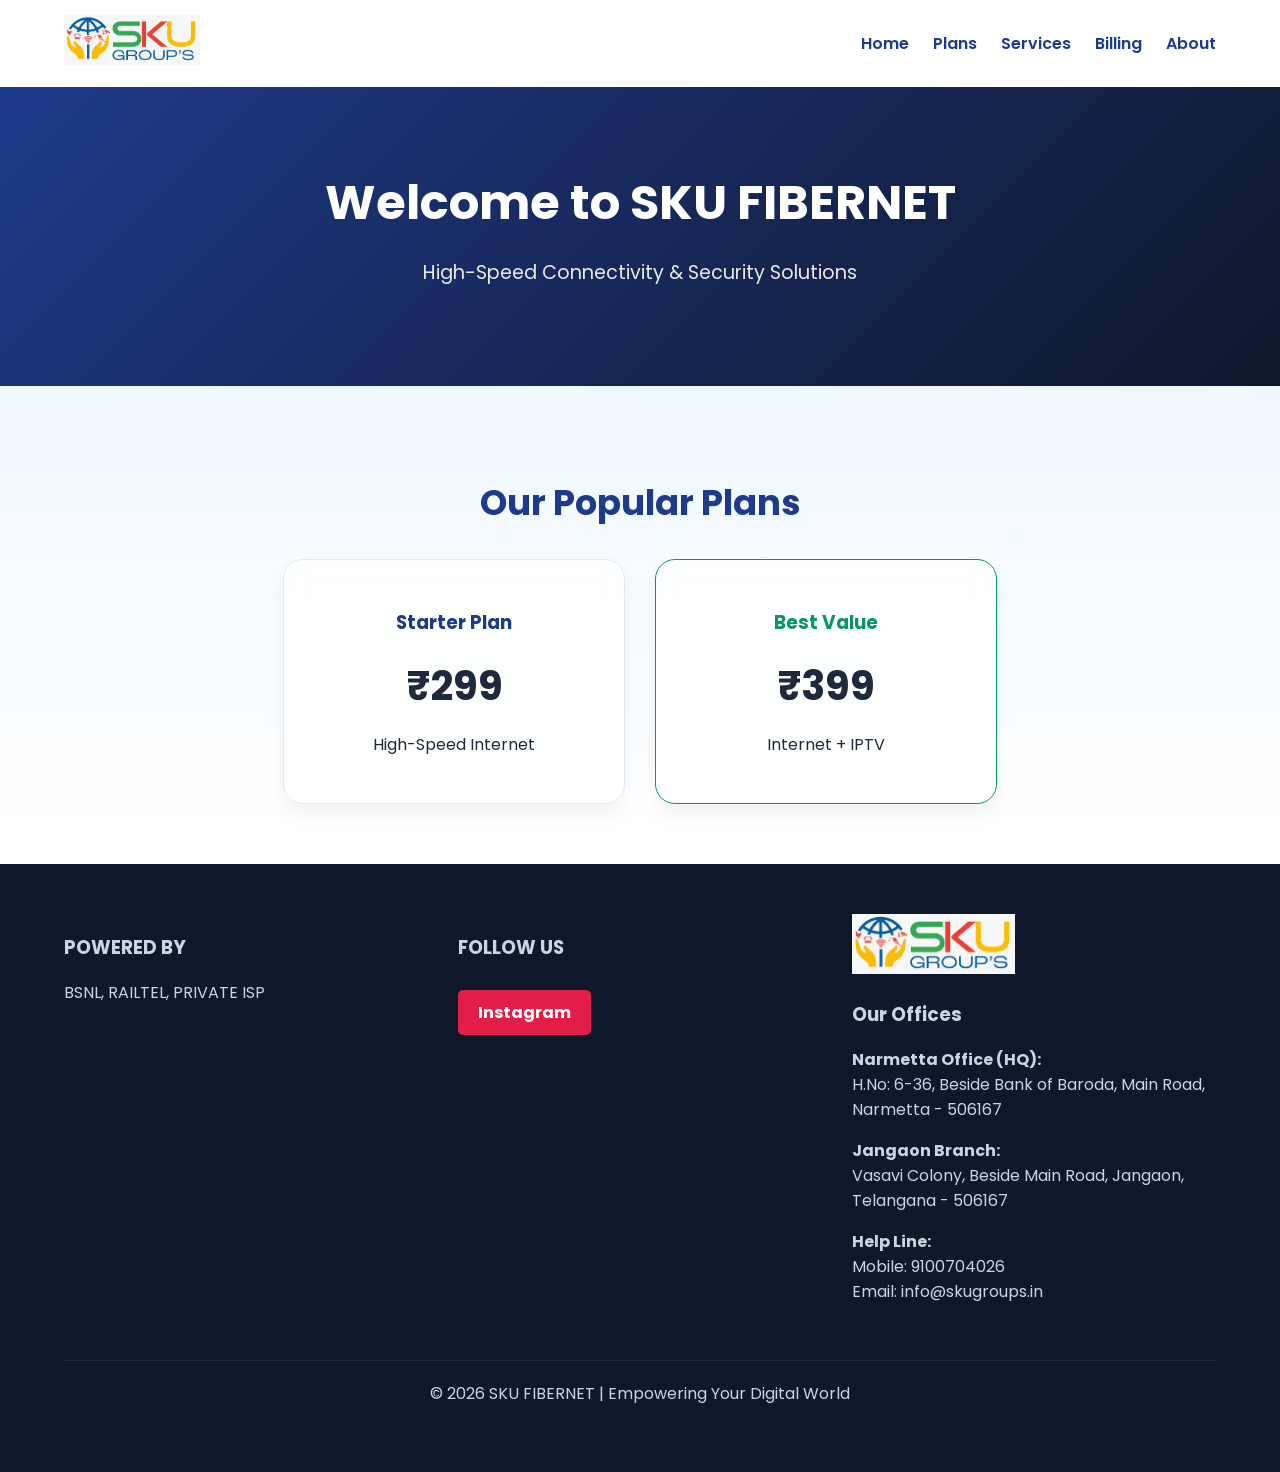
==== commit 8eede22c: "Add files via upload" ====
--- a/index.html
+++ b/index.html
@@ -2,215 +2,92 @@
 <html lang="en">
 <head>
     <meta charset="UTF-8">
-    <meta name="viewport" content="width=device-width, initial-scale=1.0">
-    <title>SKU FIBERNET - Official ADIGITAL Partner</title>
-    <link rel="stylesheet" href="https://cdnjs.cloudflare.com/ajax/libs/font-awesome/6.0.0/css/all.min.css">
+    <title>SKU FIBERNET | Home</title>
     <style>
-        @import url('https://fonts.googleapis.com/css2?family=Poppins:wght@300;400;600;700;900&display=swap');
-        :root { --primary: #001a33; --secondary: #f1c40f; --success: #25d366; --white: #ffffff; --accent: #e50914; }
-        * { box-sizing: border-box; margin: 0; padding: 0; scroll-behavior: smooth; }
-        body { font-family: 'Poppins', sans-serif; background-color: #f8fafc; color: #333; line-height: 1.6; }
-
-        /* Navigation - Right Menu */
-        nav { background: var(--white); padding: 15px 8%; display: flex; justify-content: space-between; align-items: center; position: sticky; top: 0; z-index: 1000; box-shadow: 0 4px 12px rgba(0,0,0,0.1); }
-        .logo { font-size: 24px; font-weight: 900; color: var(--primary); text-decoration: none; }
-        .logo span { color: var(--secondary); }
-        .nav-links { display: flex; gap: 20px; }
-        .nav-links a { text-decoration: none; color: var(--primary); font-weight: 700; font-size: 14px; text-transform: uppercase; }
-
+        @import url('https://fonts.googleapis.com/css2?family=Poppins:wght@300;400;600;700&display=swap');
+        body { font-family: 'Poppins', sans-serif; margin: 0; background: #ffffff; color: #1e293b; }
+        
+        /* Navigation */
+        nav { padding: 15px 5%; display: flex; justify-content: space-between; align-items: center; background: #ffffff; box-shadow: 0 2px 4px rgba(0,0,0,0.1); }
+        nav .logo img { height: 50px; width: auto; } 
+        nav a { color: #1e3a8a; margin-left: 20px; text-decoration: none; font-weight: 600; }
+        
         /* Hero */
-        .hero { background: linear-gradient(rgba(0,26,51,0.85), rgba(0,26,51,0.85)), url('https://images.unsplash.com/photo-1544197150-b99a580bb7a8?auto=format&fit=crop&w=1350&q=80'); background-size: cover; color: var(--white); padding: 100px 8%; text-align: center; }
-        .hero h1 { font-size: 3.2rem; font-weight: 900; line-height: 1.1; margin-bottom: 15px; }
-        .demo-btn { background: var(--accent); color: white; padding: 18px 45px; border-radius: 50px; text-decoration: none; font-weight: 800; display: inline-block; box-shadow: 0 10px 25px rgba(229, 9, 20, 0.4); border: 2px solid white; animation: pulse 2s infinite; margin-top: 20px; }
-        @keyframes pulse { 0% { transform: scale(1); } 50% { transform: scale(1.05); } 100% { transform: scale(1); } }
-
-        section { padding: 80px 8%; }
-        .section-title { text-align: center; margin-bottom: 50px; font-weight: 900; color: var(--primary); font-size: 2.5rem; }
-
-        /* Plans */
-        .grid { display: grid; grid-template-columns: repeat(auto-fit, minmax(280px, 1fr)); gap: 25px; }
-        .card { background: var(--white); border-radius: 20px; overflow: hidden; box-shadow: 0 10px 30px rgba(0,0,0,0.05); text-align: center; border: 1px solid #eee; transition: 0.3s; }
-        .card.popular { border: 4px solid var(--secondary); transform: scale(1.05); }
-        .card-h { background: var(--primary); color: white; padding: 12px; font-weight: 700; font-size: 12px; letter-spacing: 1px; }
-        .price-box { padding: 35px 20px; }
-        .price-box h2 { font-size: 3.5rem; color: var(--primary); font-weight: 900; }
-        .price-box p { font-weight: 700; font-size: 1.2rem; margin-bottom: 10px; }
-        .book-btn { background: var(--primary); color: white; padding: 15px; border-radius: 12px; text-decoration: none; font-weight: 800; display: block; margin: 0 30px 30px; cursor: pointer; border: none; }
-
-        /* About & Trust Section */
-        .about-wrap { background: var(--primary); color: white; border-radius: 50px 0; padding: 80px 8%; text-align: center; }
-        .about-content { max-width: 900px; margin: 0 auto; }
-        .about-content h2 { color: var(--secondary); font-size: 2.5rem; margin-bottom: 25px; }
-        .about-content p { font-size: 1.1rem; line-height: 1.8; margin-bottom: 20px; text-align: justify; opacity: 0.9; }
-
-        .trust-grid { display: grid; grid-template-columns: repeat(auto-fit, minmax(220px, 1fr)); gap: 25px; margin-top: 50px; }
-        .trust-card { background: rgba(255,255,255,0.08); padding: 30px; border-radius: 20px; text-align: center; border: 1px solid rgba(255,255,255,0.1); transition: 0.3s; }
-        .trust-card:hover { background: rgba(255,255,255,0.15); transform: translateY(-5px); }
-        .trust-card i { font-size: 40px; color: var(--secondary); margin-bottom: 20px; }
-        .trust-card h4 { font-weight: 800; color: #fff; margin-bottom: 10px; }
-        .trust-card p { font-size: 14px; color: #ddd; }
-
-        /* Address Cards */
-        .address-grid { display: grid; grid-template-columns: repeat(auto-fit, minmax(300px, 1fr)); gap: 30px; margin-top: 40px; }
-        .addr-card { background: #fff; padding: 35px; border-radius: 20px; box-shadow: 0 10px 30px rgba(0,0,0,0.05); border-top: 6px solid var(--primary); }
-        .addr-card h4 { color: var(--primary); margin-bottom: 15px; font-size: 1.3rem; font-weight: 800; }
-        .addr-card p { color: #555; font-weight: 600; font-size: 1rem; line-height: 1.5; }
-
-        /* OTT Section */
-        .ent-grid { display: grid; grid-template-columns: repeat(auto-fill, minmax(140px, 1fr)); gap: 20px; }
-        .ent-card { background: white; padding: 25px; border-radius: 20px; text-align: center; box-shadow: 0 5px 15px rgba(0,0,0,0.05); }
-        .ent-card i { font-size: 40px; margin-bottom: 10px; color: var(--accent); }
-
-        /* Form */
-        #booking-section { display: none; background: white; padding: 40px; border-radius: 30px; max-width: 600px; margin: -40px auto 40px; box-shadow: 0 20px 50px rgba(0,0,0,0.2); border-top: 10px solid var(--success); position: relative; z-index: 10; }
-        .form-group input, .form-group select { width: 100%; padding: 15px; border: 2px solid #eee; border-radius: 12px; margin-bottom: 15px; }
-        .submit-btn { background: var(--success); color: white; padding: 18px; border: none; border-radius: 12px; width: 100%; font-weight: 800; cursor: pointer; font-size: 1.2rem; }
-
-        footer { background: #000b14; color: white; padding: 60px 8%; text-align: center; }
-        .wa-float { position: fixed; bottom: 30px; right: 30px; background: var(--success); color: white; width: 65px; height: 65px; border-radius: 50%; display: flex; align-items: center; justify-content: center; font-size: 35px; z-index: 1000; box-shadow: 0 10px 25px rgba(0,0,0,0.3); }
-
-        @media (max-width: 768px) { .nav-links { display: none; } .hero h1 { font-size: 2.2rem; } }
+        .hero { background: linear-gradient(135deg, #1e3a8a, #0f172a); color: white; padding: 80px 20px; text-align: center; }
+        
+        /* Plans Section (White/Crystal Look) */
+        .plans-section { padding: 60px 5%; text-align: center; background: linear-gradient(180deg, #f0f9ff 0%, #ffffff 100%); }
+        .cards-wrapper { display: flex; justify-content: center; gap: 30px; margin-top: 30px; flex-wrap: wrap; }
+        .card { padding: 30px; border-radius: 20px; border: 1px solid #e2e8f0; width: 280px; background: rgba(255, 255, 255, 0.8); backdrop-filter: blur(10px); box-shadow: 0 10px 20px rgba(0,0,0,0.05); }
+        
+        /* Footer */
+        footer { background: #0f172a; color: #cbd5e1; padding: 50px 5%; text-align: center; }
+        .footer-grid { display: grid; grid-template-columns: repeat(auto-fit, minmax(250px, 1fr)); gap: 30px; text-align: left; }
+        .social-btn { display: inline-block; padding: 10px 20px; background: #e11d48; color: white; border-radius: 5px; text-decoration: none; margin-top: 10px; font-weight: bold; }
+        .footer-logo { margin-bottom: 15px; }
+        .footer-logo img { height: 60px; }
     </style>
 </head>
 <body>
 
-<nav>
-    <a href="#" class="logo">SKU <span>FIBERNET</span></a>
-    <div class="nav-links">
-        <a href="#plans">Plans</a>
-        <a href="#about">Our Story</a>
-        <a href="#ent">OTTs</a>
-        <a href="#contact">Contact</a>
-    </div>
-</nav>
+    <nav>
+        <div class="logo">
+            <img src="logo.png.png" alt="SKU Logo">
+        </div>
+        <div>
+            <a href="index.html">Home</a>
+            <a href="plans.html">Plans</a>
+            <a href="services.html">Services</a>
+            <a href="billing.html">Billing</a>
+            <a href="about.html">About</a>
+        </div>
+    </nav>
 
-<section class="hero">
-    <h1>Powering Your Digital Life</h1>
-    <p>Official ADIGITAL (ANT TV) Partner | Trust Built Since 2013</p>
-    <a href="https://www.adigital.tv/demo" target="_blank" class="demo-btn">
-        <i class="fas fa-play-circle"></i> WATCH FREE LIVE DEMO
-    </a>
-</section>
-
-<section id="plans">
-    <h2 class="section-title">Best Value Plans</h2>
-    <div class="grid">
-        <div class="card"><div class="card-h">VALUE PACK</div><div class="price-box"><h2>₹449</h2><p>20 Mbps Speed</p><span>IPTV HD Included</span></div><button class="book-btn" onclick="openBooking('₹449 Plan')">ACTIVATE NOW</button></div>
-        <div class="card"><div class="card-h">BASIC</div><div class="price-box"><h2>₹399</h2><p>15 Mbps Speed</p><span>Standard IPTV</span></div><button class="book-btn" onclick="openBooking('₹399 Plan')">ACTIVATE NOW</button></div>
-        <div class="card popular"><div class="card-h" style="background:var(--secondary); color:#000;">⭐ BEST SELLER</div><div class="price-box"><h2>₹600</h2><p>30 Mbps Speed</p><span>IPTV HD + Amazon Prime Lite</span></div><button class="book-btn" onclick="openBooking('₹600 Plan')" style="background:var(--accent);">BOOK NOW</button></div>
-        <div class="card"><div class="card-h">PRO INTERNET</div><div class="price-box"><h2>₹700</h2><p>100 Mbps Speed</p><span>High Speed Fiber</span></div><button class="book-btn" onclick="openBooking('₹700 Plan')">ACTIVATE NOW</button></div>
-        <div class="card"><div class="card-h">ULTRA PREMIUM</div><div class="price-box"><h2>₹900</h2><p>100 Mbps Speed</p><span>IPTV HD + Amazon Prime Lite</span></div><button class="book-btn" onclick="openBooking('₹900 Plan')">ACTIVATE NOW</button></div>
+    <div class="hero">
+        <h1 style="font-size: 3rem; margin: 0;">Welcome to SKU FIBERNET</h1>
+        <p style="font-size: 1.2rem; opacity: 0.9;">High-Speed Connectivity & Security Solutions</p>
     </div>
 
-    <div id="booking-section">
-        <h3 style="text-align:center; margin-bottom:20px;">Secure New Connection</h3>
-        <form id="requestForm">
-            <div class="form-group"><input type="text" id="planName" readonly style="font-weight:900; background:#f9f9f9;"></div>
-            <div class="form-group"><input type="text" id="custName" placeholder="Full Name" required></div>
-            <div class="form-group"><input type="tel" id="custPhone" placeholder="Mobile Number" required></div>
-            <div class="form-group">
-                <select id="mainArea" onchange="updateVillages()" required>
-                    <option value="">-- Select Center --</option>
-                    <option value="Narmetta">Narmetta</option>
-                    <option value="Jangaon">Jangaon</option>
-                    <option value="Cherial">Cherial</option>
-                </select>
+    <section class="plans-section">
+        <h2 style="font-size: 2.2rem; color: #1e3a8a; margin-bottom: 10px;">Our Popular Plans</h2>
+        <div class="cards-wrapper">
+            <div class="card">
+                <h3 style="color: #1e3a8a;">Starter Plan</h3>
+                <h2 style="font-size: 2.5rem; margin: 10px 0;">₹299</h2>
+                <p>High-Speed Internet</p>
             </div>
-            <div class="form-group"><select id="villageArea" required><option value="">-- Choose Village --</option></select></div>
-            <input type="hidden" id="lat"><input type="hidden" id="lon">
-            <button type="submit" class="submit-btn"><i class="fab fa-whatsapp"></i> CONNECT ON WHATSAPP</button>
-        </form>
-    </div>
-</section>
-
-<section id="about" class="about-wrap">
-    <div class="about-content">
-        <h2>మా ప్రస్థానం - మీ నమ్మకం</h2>
-        <p>2013లో అతి తక్కువ ఆదాయంతో, ఎన్నో సవాళ్లను ఎదుర్కొంటూ ఒక చిన్న అడుగుతో మొదలైన <b>SKU FIBERNET</b> ప్రయాణం, ఈ రోజు జనగామ మరియు నర్మెట్ట ప్రాంతాల్లో వేలాది మందికి చేరువయ్యింది. మేము కేవలం వైర్లు మరియు కనెక్షన్లు ఇవ్వము; మేము మీ కుటుంబానికి అతుకులు లేని వినోదాన్ని అందిస్తాము.</p>
-        <p><b>ADIGITAL (ANT TV)</b> అఫీషియల్ డిస్ట్రిబ్యూటర్లుగా, నాణ్యమైన సర్వీస్ అందించడమే మా బాధ్యత. సమస్య చిన్నదైనా, పెద్దదైనా మేము వెంటనే స్పందిస్తాము, ఎందుకంటే మీ కష్టాన్ని మరియు మీ అవసరాన్ని మేము గౌరవిస్తాము.</p>
-        
-        <div class="trust-grid">
-            <div class="trust-card">
-                <i class="fas fa-headset"></i>
-                <h4>24/7 Support</h4>
-                <p>సమస్య ఏదైనా, పరిష్కారం వెంటనే. మా టీమ్ ఎల్లప్పుడూ మీ కోసం ఉంటుంది.</p>
-            </div>
-            <div class="trust-card">
-                <i class="fas fa-check-circle"></i>
-                <h4>Trusted Brand</h4>
-                <p>10 ఏళ్లుగా వేలాది మంది కస్టమర్ల నమ్మకాన్ని గెలుచుకున్న లోకల్ బ్రాండ్.</p>
-            </div>
-            <div class="trust-card">
-                <i class="fas fa-bolt"></i>
-                <h4>Fast Service</h4>
-                <p>కేవలం కొన్ని గంటల్లోనే కొత్త కనెక్షన్ యాక్టివేషన్. ఆలస్యం లేదు.</p>
+            <div class="card" style="border-color: #059669;">
+                <h3 style="color: #059669;">Best Value</h3>
+                <h2 style="font-size: 2.5rem; margin: 10px 0;">₹399</h2>
+                <p>Internet + IPTV</p>
             </div>
         </div>
-    </div>
-</section>
+    </section>
 
-<section id="ent">
-    <h2 class="section-title">Official OTT Partners</h2>
-    <div class="ent-grid">
-        <div class="ent-card"><i class="fas fa-play" style="color:#ff4500;"></i><br><span>Aha Video</span></div>
-        <div class="ent-card"><i class="fas fa-tv" style="color:#8230c6;"></i><br><span>Zee5</span></div>
-        <div class="ent-card"><i class="fas fa-film" style="color:#001529;"></i><br><span>Hotstar</span></div>
-        <div class="ent-card"><i class="fab fa-amazon" style="color:#00a8e1;"></i><br><span>Prime Video</span></div>
-        <div class="ent-card"><i class="fab fa-netflix" style="color:#e50914;"></i><br><span>Netflix</span></div>
-        <div class="ent-card"><i class="fas fa-bolt" style="color:#f1c40f;"></i><br><span>Sun NXT</span></div>
-    </div>
-</section>
+    <footer>
+        <div class="footer-grid">
+            <div>
+                <h3>POWERED BY</h3>
+                <p>BSNL, RAILTEL, PRIVATE ISP</p>
+            </div>
+            <div>
+                <h3>FOLLOW US</h3>
+                <a href="https://instagram.com/skufibernet" class="social-btn" target="_blank">Instagram</a>
+            </div>
+            <div>
+                <div class="footer-logo">
+                    <img src="logo.png.png" alt="SKU Logo">
+                </div>
+                <h3>Our Offices</h3>
+                <p><strong>Narmetta Office (HQ):</strong><br>H.No: 6-36, Beside Bank of Baroda, Main Road, Narmetta - 506167</p>
+                <p><strong>Jangaon Branch:</strong><br>Vasavi Colony, Beside Main Road, Jangaon, Telangana - 506167</p>
+                <p><strong>Help Line:</strong><br>Mobile: 9100704026<br>Email: info@skugroups.in</p>
+            </div>
+        </div>
+        <p style="margin-top: 40px; border-top: 1px solid #1e293b; padding-top: 20px;">
+            © 2026 SKU FIBERNET | Empowering Your Digital World
+        </p>
+    </footer>
 
-<section id="contact" style="background: #f0f4f8;">
-    <h2 class="section-title">Our Offices</h2>
-    <div class="address-grid">
-        <div class="addr-card">
-            <h4><i class="fas fa-map-marker-alt"></i> Narmetta Office (HQ)</h4>
-            <p>H.No: 6-36, Beside Bank of Baroda,<br>Main Road, Narmetta - 506167</p>
-        </div>
-        <div class="addr-card">
-            <h4><i class="fas fa-map-marker-alt"></i> Jangaon Branch</h4>
-            <p>Vasavi Colony, Beside Main Road,<br>Jangaon, Telangana - 506167</p>
-        </div>
-        <div class="addr-card">
-            <h4><i class="fas fa-phone-alt"></i> Help Line</h4>
-            <p>Mobile: 9100704026<br>Email: info@skugroups.in</p>
-        </div>
-    </div>
-</section>
-
-<footer>
-    <p>© 2026 SKU FIBERNET | Empowering Your Digital World</p>
-</footer>
-
-<a href="https://wa.me/919100704026" class="wa-float" target="_blank"><i class="fab fa-whatsapp"></i></a>
-
-<script>
-    const vData = {
-        "Narmetta":["Narmetta","Agapeta","Machupahad","Hanumanthapur","Veldanda"],
-        "Jangaon":["Jangaon Town","Raghunathpally","Bachannpeta"],
-        "Cherial":["Cherial Town","Komuravelli"]
-    };
-    function updateVillages(){
-        const m = document.getElementById('mainArea').value;
-        const v = document.getElementById('villageArea');
-        v.innerHTML = '<option value="">-- Choose Village --</option>';
-        if(vData[m]) vData[m].forEach(x => { let o = document.createElement('option'); o.value=x; o.text=x; v.add(o); });
-    }
-    function openBooking(p){
-        document.getElementById('booking-section').style.display = 'block';
-        document.getElementById('planName').value = "Connecting to: " + p;
-        document.getElementById('booking-section').scrollIntoView();
-        if(navigator.geolocation) navigator.geolocation.getCurrentPosition(pos => {
-            document.getElementById('lat').value = pos.coords.latitude;
-            document.getElementById('lon').value = pos.coords.longitude;
-        });
-    }
-    document.getElementById('requestForm').addEventListener('submit', function(e){
-        e.preventDefault();
-        const msg = `*NEW SKU FIBERNET BOOKING*%0APlan: ${document.getElementById('planName').value}%0AName: ${document.getElementById('custName').value}%0AArea: ${document.getElementById('mainArea').value}%0AVillage: ${document.getElementById('villageArea').value}%0ALocation: https://www.google.com/maps?q=${document.getElementById('lat').value},${document.getElementById('lon').value}`;
-        window.open(`https://wa.me/919100704026?text=${msg}`, '_blank');
-    });
-</script>
 </body>
-</html>
+</html>
